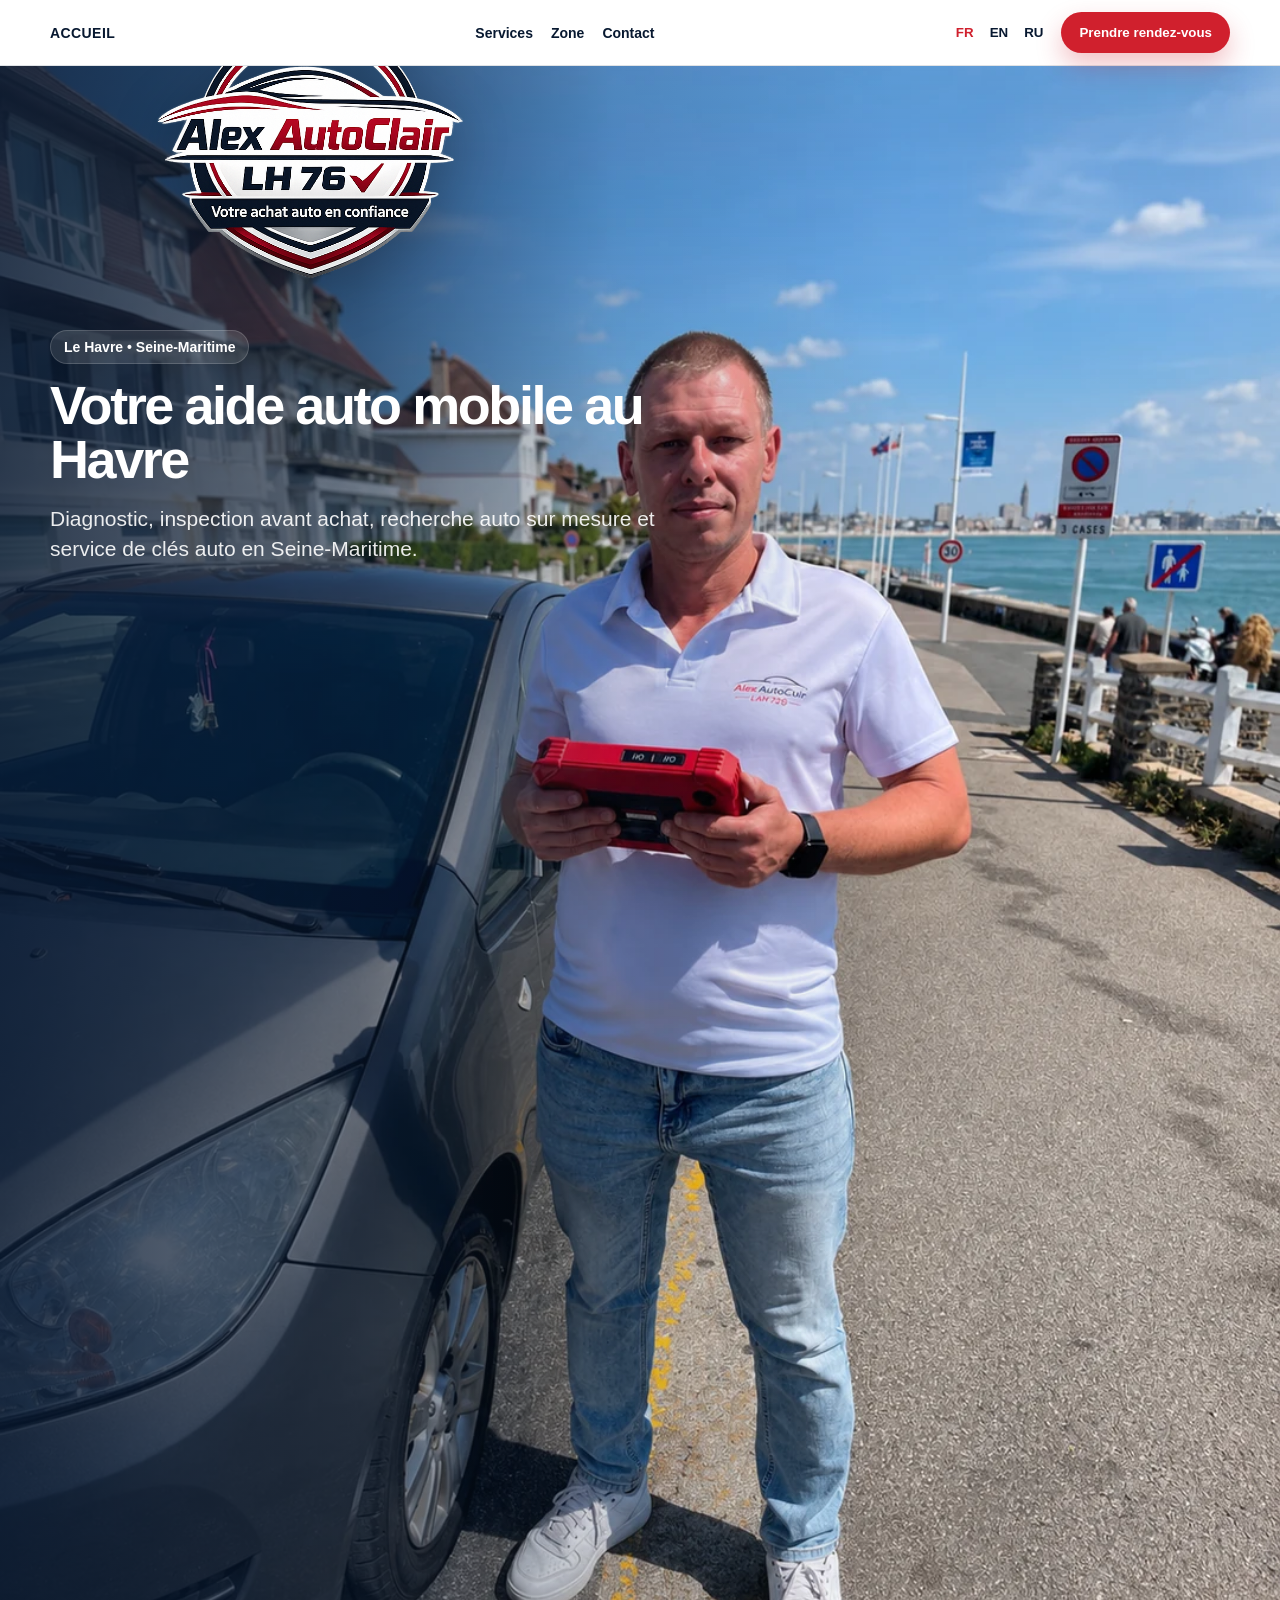
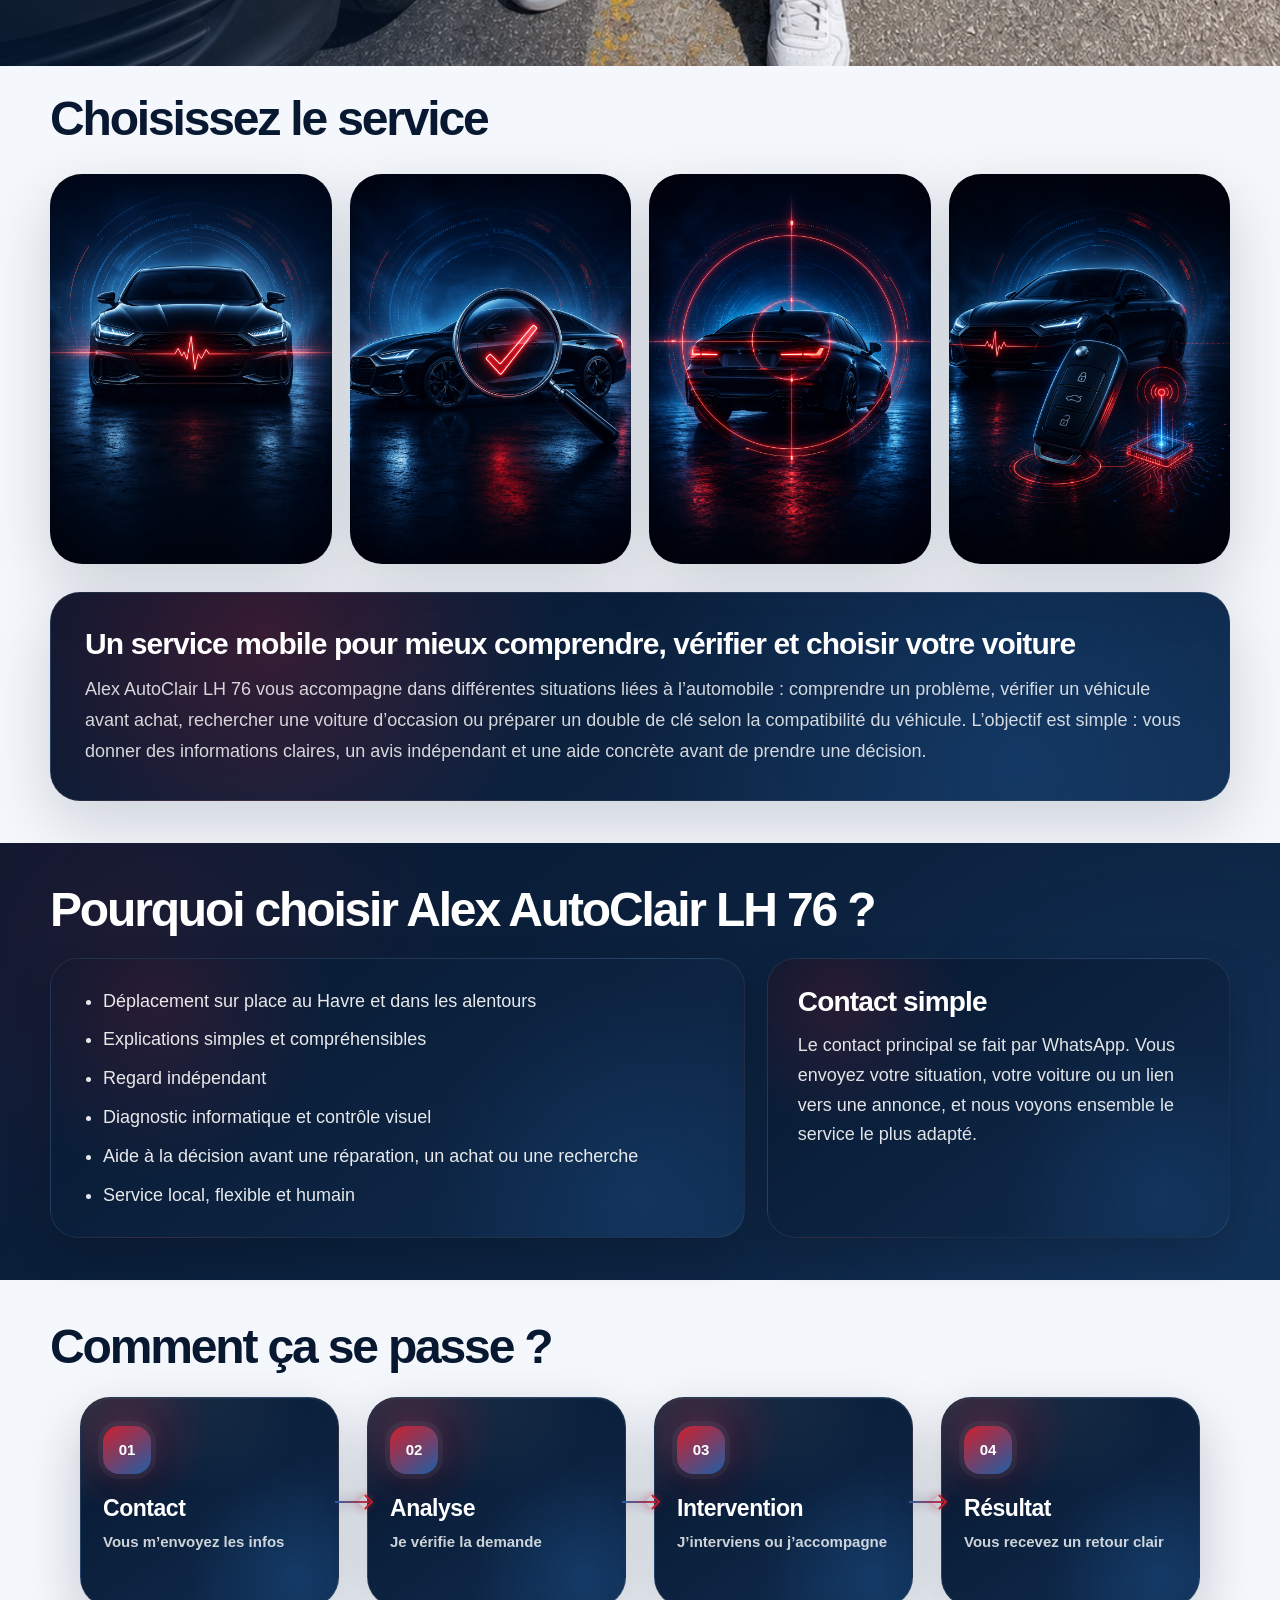
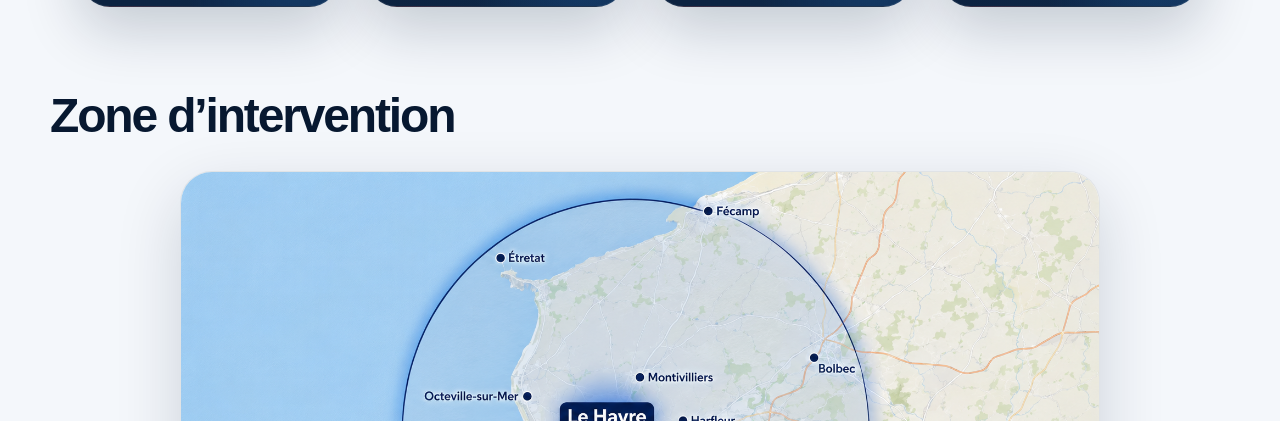
==== index.html @ 4aa5eb46 "Add files via upload" ====
<!DOCTYPE html>
<html lang="fr">
<head>
  <meta charset="UTF-8" />
  <meta name="viewport" content="width=device-width, initial-scale=1.0" />

  <title>Alex AutoClair LH 76 | Diagnostic, inspection, recherche auto et clés auto au Havre</title>
  <meta name="description" content="Service mobile au Havre : diagnostic auto, inspection avant achat, recherche auto sur mesure et clés auto selon compatibilité. Contact par WhatsApp." />

  <link rel="icon" type="image/png" href="assets/01-логотип/иконка-сайта.png" />

  <style>
    :root {
      --navy: #071830;
      --navy-soft: #102b4d;
      --red: #d0202d;
      --blue: #1f5fa5;
      --white: #ffffff;
      --light: #f4f7fb;
      --text: #152033;
      --muted: #667085;
      --border: rgba(7, 24, 48, 0.12);
      --shadow: 0 22px 65px rgba(7, 24, 48, 0.16);
    }

    * {
      box-sizing: border-box;
    }

    html {
      scroll-behavior: smooth;
    }

    body {
      margin: 0;
      font-family: Arial, Helvetica, sans-serif;
      background: var(--light);
      color: var(--text);
    }

    body.modal-open {
      overflow: hidden;
    }

    a {
      color: inherit;
      text-decoration: none;
    }

    img {
      display: block;
      max-width: 100%;
    }

    button {
      font-family: inherit;
    }

    .site-header {
      position: sticky;
      top: 0;
      z-index: 100;
      background: rgba(255, 255, 255, 0.94);
      backdrop-filter: blur(16px);
      border-bottom: 1px solid var(--border);
    }

    .header-inner {
      max-width: 1220px;
      margin: 0 auto;
      padding: 12px 20px;
      display: flex;
      align-items: center;
      justify-content: space-between;
      gap: 18px;
    }

    .home-link {
      width: 130px;
      flex-shrink: 0;
      color: var(--navy);
      font-size: 14px;
      font-weight: 900;
      text-transform: uppercase;
      letter-spacing: 0.03em;
      white-space: nowrap;
    }

    .home-link:hover {
      color: var(--red);
    }

    .main-nav {
      display: flex;
      align-items: center;
      justify-content: center;
      gap: 18px;
      font-size: 14px;
      font-weight: 800;
      color: var(--navy);
      flex: 1;
    }

    .main-nav a {
      white-space: nowrap;
    }

    .header-actions {
      display: flex;
      align-items: center;
      gap: 12px;
      flex-shrink: 0;
    }

    .lang-switch {
      display: flex;
      align-items: center;
      gap: 4px;
      font-size: 13px;
      font-weight: 900;
    }

    .lang-btn {
      border: 0;
      background: transparent;
      color: var(--navy);
      cursor: pointer;
      padding: 6px;
      font-weight: 900;
    }

    .lang-btn.active {
      color: var(--red);
    }

    .btn-red {
      border: 0;
      cursor: pointer;
      background: var(--red);
      color: var(--white);
      padding: 13px 18px;
      border-radius: 999px;
      font-weight: 900;
      box-shadow: 0 12px 26px rgba(208, 32, 45, 0.28);
      white-space: nowrap;
    }

    .hero {
      position: relative;
      background: var(--navy);
      overflow: hidden;
    }

    .hero-picture {
      position: relative;
      display: block;
      width: 100%;
      background: var(--navy);
    }

    .hero-picture img {
      width: 100%;
      height: auto;
      display: block;
    }

    .hero::after {
      content: "";
      position: absolute;
      inset: 0;
      z-index: 1;
      pointer-events: none;
      background:
        linear-gradient(90deg, rgba(7, 24, 48, 0.84) 0%, rgba(7, 24, 48, 0.58) 28%, rgba(7, 24, 48, 0.14) 48%, rgba(7, 24, 48, 0.00) 70%),
        linear-gradient(180deg, rgba(255,255,255,0.20) 0%, rgba(255,255,255,0) 22%);
    }

    .hero-content {
      position: absolute;
      z-index: 2;
      left: 50%;
      top: -10%;
      width: 100%;
      max-width: 1220px;
      transform: translateX(-50%);
      padding: 0 20px;
      color: var(--white);
    }

    .hero-logo-picture {
      display: block;
      width: fit-content;
      max-width: 100%;
    }

    .hero-logo {
      width: 520px;
      max-width: 46vw;
      height: auto;
      margin: 0 0 -96px;
      filter: drop-shadow(0 14px 28px rgba(0, 0, 0, 0.24));
    }

    .hero-kicker {
      display: inline-flex;
      margin-bottom: 14px;
      padding: 8px 13px;
      border-radius: 999px;
      background: rgba(255,255,255,0.12);
      border: 1px solid rgba(255,255,255,0.16);
      font-weight: 800;
      font-size: 14px;
    }

    .hero h1 {
      max-width: 620px;
      margin: 0;
      font-size: clamp(32px, 4.4vw, 54px);
      line-height: 1;
      letter-spacing: -0.045em;
    }

    .hero p {
      max-width: 610px;
      margin: 18px 0 0;
      font-size: clamp(17px, 1.8vw, 21px);
      line-height: 1.45;
      color: rgba(255,255,255,0.9);
    }

    .section {
      max-width: 1220px;
      margin: 0 auto;
      padding: 42px 20px;
    }

    #services {
      padding-top: 28px;
      padding-bottom: 28px;
    }

    #services + .section {
      padding-top: 0;
    }

    .section-title {
      margin: 0 0 30px;
      color: var(--navy);
      font-size: clamp(32px, 4vw, 48px);
      line-height: 1.05;
      letter-spacing: -0.045em;
    }

    .section-subtitle {
      max-width: 760px;
      margin: -16px 0 30px;
      font-size: 18px;
      line-height: 1.65;
      color: var(--muted);
    }

    .services-grid {
      display: grid;
      grid-template-columns: repeat(4, 1fr);
      gap: 18px;
    }

    .service-card {
      height: 390px;
      border-radius: 32px;
      overflow: hidden;
      position: relative;
      background: transparent;
      box-shadow: var(--shadow);
      border: 0;
      cursor: pointer;
      transition: transform 0.25s ease, box-shadow 0.25s ease;
    }

    .service-card:hover {
      transform: translateY(-5px);
      box-shadow: 0 28px 75px rgba(7, 24, 48, 0.24);
    }

    .service-card-image {
      width: 100%;
      height: 100%;
      padding: 0;
    }

    .service-card-image img {
      width: 100%;
      height: 100%;
      object-fit: cover;
      object-position: center;
    }

    .service-card-content {
      position: absolute;
      left: 0;
      right: 0;
      bottom: 0;
      padding: 26px 22px 24px;
      color: #ffffff;
      background: linear-gradient(0deg, rgba(7, 24, 48, 0.92) 0%, rgba(7, 24, 48, 0.66) 55%, rgba(7, 24, 48, 0.00) 100%);
      opacity: 0;
      transform: translateY(14px);
      transition: opacity 0.25s ease, transform 0.25s ease;
    }

    .service-card:hover .service-card-content {
      opacity: 1;
      transform: translateY(0);
    }

    .service-card h3 {
      margin: 0;
      font-size: 23px;
      line-height: 1.12;
    }

    .service-card p {
      margin: 8px 0 0;
      color: rgba(255,255,255,0.82);
      line-height: 1.45;
      font-size: 15px;
    }

    .info-card {
      background: var(--white);
      border: 1px solid var(--border);
      border-radius: 30px;
      padding: 34px;
      box-shadow: var(--shadow);
    }

    .intro-card {
      background:
        radial-gradient(circle at 18% 18%, rgba(208, 32, 45, 0.24), transparent 30%),
        radial-gradient(circle at 82% 82%, rgba(31, 95, 165, 0.30), transparent 40%),
        linear-gradient(145deg, #071830, #102b4d);
      border: 1px solid rgba(255, 255, 255, 0.08);
      border-radius: 30px;
      padding: 34px;
      box-shadow: var(--shadow);
    }

    .intro-card h2,
    .info-card h3 {
      margin: 0 0 14px;
      font-size: 30px;
      line-height: 1.1;
      letter-spacing: -0.03em;
    }

    .intro-card h2 {
      color: #ffffff;
    }

    .info-card h3 {
      color: var(--navy);
    }

    .intro-card p,
    .info-card p {
      margin: 0;
      font-size: 18px;
      line-height: 1.7;
    }

    .intro-card p {
      color: rgba(255, 255, 255, 0.82);
    }

    .info-card p {
      color: var(--muted);
    }

    .two-columns {
      display: grid;
      grid-template-columns: repeat(2, 1fr);
      gap: 22px;
    }

    .check-list {
      margin: 0;
      padding-left: 20px;
      color: var(--muted);
      font-size: 17px;
      line-height: 1.7;
    }

    .why-section {
      background:
        radial-gradient(circle at 10% 20%, rgba(208, 32, 45, 0.10), transparent 28%),
        radial-gradient(circle at 90% 80%, rgba(31, 95, 165, 0.16), transparent 36%),
        linear-gradient(145deg, #071830, #102b4d);
      max-width: none;
      padding-left: max(20px, calc((100vw - 1220px) / 2 + 20px));
      padding-right: max(20px, calc((100vw - 1220px) / 2 + 20px));
    }

    .why-section .section-title {
      color: #ffffff;
      margin-bottom: 22px;
    }

    .why-section .info-grid {
      display: grid;
      grid-template-columns: 1.2fr 0.8fr;
      gap: 22px;
    }

    .why-section .info-card {
      background:
        radial-gradient(circle at 15% 15%, rgba(208, 32, 45, 0.16), transparent 28%),
        radial-gradient(circle at 85% 85%, rgba(31, 95, 165, 0.22), transparent 34%),
        linear-gradient(145deg, #071830, #102b4d);
      border: 1px solid rgba(255,255,255,0.08);
      border-radius: 28px;
      padding: 28px 30px;
      box-shadow: 0 18px 40px rgba(0,0,0,0.18);
    }

    .why-section .info-card h3 {
      margin: 0 0 14px;
      color: #ffffff;
      font-size: 28px;
      line-height: 1.1;
    }

    .why-section .info-card p {
      margin: 0;
      color: rgba(255,255,255,0.88);
      font-size: 18px;
      line-height: 1.65;
    }

    .why-section .why-list {
      margin: 0;
      padding-left: 22px;
    }

    .why-section .why-list li {
      color: rgba(255,255,255,0.9);
      font-size: 18px;
      line-height: 1.6;
      margin-bottom: 10px;
    }

    .why-section .why-list li:last-child {
      margin-bottom: 0;
    }

    .process-section {
      background: var(--light);
      max-width: 1220px;
      padding-left: 20px;
      padding-right: 20px;
    }

    .process-section .section-title {
      color: var(--navy);
      margin-bottom: 24px;
    }

    .process-flow-grid {
      position: relative;
      display: grid;
      grid-template-columns: repeat(4, 1fr);
      gap: 28px;
      max-width: 1120px;
      margin: 0 auto;
      overflow: visible;
    }

    .process-flow-card {
      position: relative;
      min-height: 210px;
      padding: 28px 22px 26px;
      border-radius: 30px;
      overflow: visible;
      background:
        radial-gradient(circle at 18% 16%, rgba(208, 32, 45, 0.24), transparent 30%),
        radial-gradient(circle at 84% 86%, rgba(31, 95, 165, 0.32), transparent 40%),
        linear-gradient(145deg, #071830, #102b4d);
      border: 1px solid rgba(255,255,255,0.09);
      box-shadow:
        0 22px 58px rgba(7, 24, 48, 0.20),
        inset 0 1px 0 rgba(255,255,255,0.06);
      color: #ffffff;
    }

    .process-flow-card::before {
      content: "";
      position: absolute;
      inset: 0;
      border-radius: inherit;
      background:
        linear-gradient(135deg, rgba(255,255,255,0.10), transparent 26%),
        radial-gradient(circle at 50% 0%, rgba(255,255,255,0.06), transparent 42%);
      pointer-events: none;
    }

    .process-number {
      position: relative;
      z-index: 1;
      width: 48px;
      height: 48px;
      margin-bottom: 22px;
      border-radius: 16px;
      display: grid;
      place-items: center;
      font-size: 15px;
      font-weight: 900;
      color: #ffffff;
      background: linear-gradient(145deg, #d0202d, #1f5fa5);
      box-shadow:
        0 0 0 5px rgba(255,255,255,0.045),
        0 14px 30px rgba(0,0,0,0.24),
        0 0 26px rgba(31,95,165,0.26),
        0 0 22px rgba(208,32,45,0.20);
    }

    .process-flow-card h3 {
      position: relative;
      z-index: 1;
      margin: 0 0 10px;
      color: #ffffff;
      font-size: 23px;
      line-height: 1.08;
      letter-spacing: -0.02em;
    }

    .process-flow-card p {
      position: relative;
      z-index: 1;
      margin: 0;
      color: rgba(255,255,255,0.80);
      font-size: 15px;
      line-height: 1.5;
      font-weight: 700;
    }

    .process-arrow {
      position: absolute;
      z-index: 4;
      top: 50%;
      right: -31px;
      width: 34px;
      height: 2px;
      transform: translateY(-50%);
      background: linear-gradient(90deg, rgba(31,95,165,0.95), rgba(208,32,45,0.95));
      box-shadow:
        0 0 12px rgba(31,95,165,0.45),
        0 0 12px rgba(208,32,45,0.35);
      font-size: 0;
    }

    .process-arrow::after {
      content: "";
      position: absolute;
      right: -2px;
      top: 50%;
      width: 9px;
      height: 9px;
      border-top: 2px solid rgba(208,32,45,0.95);
      border-right: 2px solid rgba(208,32,45,0.95);
      transform: translateY(-50%) rotate(45deg);
      box-shadow: 0 0 10px rgba(208,32,45,0.45);
    }

    .map-card {
  max-width: 920px;
  height: 460px;
  margin: 0 auto;
  overflow: hidden;
  border-radius: 32px;
  box-shadow: var(--shadow);
  border: 1px solid var(--border);
  background: #ffffff;
}
    .map-card img {
      width: 100%;
      height: 100%;
      object-fit: cover;
      object-position: center top;
    }

    .zone-text-card {
      max-width: 920px;
      margin: 22px auto 0;
      background: #ffffff;
      border: 2px solid #102b4d;
      border-radius: 28px;
      box-shadow: 0 18px 42px rgba(7, 24, 48, 0.10);
    }

    .zone-text-card p {
      color: #152033;
      font-weight: 600;
    }

    .service-page {
      display: none;
      background: #ffffff;
    }

    .service-page.active {
      display: block;
    }

    .service-hero {
      position: relative;
      min-height: 540px;
      overflow: hidden;
      background: var(--navy);
    }

    .service-hero picture,
    .service-hero picture img {
      position: absolute;
      inset: 0;
      width: 100%;
      height: 100%;
    }

    .service-hero img {
      object-fit: cover;
      object-position: center;
    }

    .service-hero::before {
      content: "";
      position: absolute;
      inset: 0;
      z-index: 1;
      background:
        linear-gradient(90deg, rgba(7,24,48,0.90) 0%, rgba(7,24,48,0.70) 38%, rgba(7,24,48,0.12) 72%),
        linear-gradient(180deg, rgba(255,255,255,0.22) 0%, rgba(255,255,255,0) 34%);
    }

    .service-hero-content {
      position: relative;
      z-index: 2;
      max-width: 1220px;
      margin: 0 auto;
      padding: 170px 20px 80px;
      color: #ffffff;
    }

    .service-hero h1 {
      max-width: 720px;
      margin: 0;
      font-size: clamp(34px, 5vw, 58px);
      line-height: 1;
      letter-spacing: -0.04em;
    }

    .service-hero p {
      max-width: 720px;
      margin: 22px 0 0;
      font-size: 20px;
      line-height: 1.55;
      color: rgba(255,255,255,0.9);
    }

    .price-badge {
      display: inline-flex;
      margin-top: 22px;
      padding: 10px 16px;
      border-radius: 999px;
      background: rgba(208,32,45,0.92);
      color: white;
      font-weight: 900;
    }

    .pdf-link {
      display: inline-flex;
      margin-top: 18px;
      padding: 13px 18px;
      border-radius: 999px;
      background: var(--navy);
      color: var(--white);
      font-weight: 900;
    }

    .contact-payment-grid {
      max-width: 920px;
      margin: 0 auto;
      display: grid;
      grid-template-columns: 1fr 1fr;
      gap: 22px;
    }

    .contact-card,
    .payment-card {
      background: #ffffff;
      border: 2px solid #102b4d;
      border-radius: 28px;
      box-shadow: 0 18px 42px rgba(7, 24, 48, 0.10);
      padding: 28px 30px;
    }

    .contact-card h3,
    .payment-card h3 {
      margin: 0 0 18px;
      color: #102b4d;
      font-size: 22px;
      line-height: 1.3;
    }

    .icon-badges {
      display: flex;
      flex-wrap: wrap;
      gap: 14px;
    }

    .icon-badge {
      min-height: 56px;
      padding: 10px 16px;
      border-radius: 18px;
      border: 1px solid rgba(16, 43, 77, 0.12);
      background: linear-gradient(145deg, #ffffff, #f6f8fc);
      box-shadow: 0 10px 24px rgba(7, 24, 48, 0.08);
      display: inline-flex;
      align-items: center;
      gap: 12px;
      color: #102b4d;
      font-weight: 800;
      transition: transform 0.2s ease, box-shadow 0.2s ease;
    }

    .icon-badge:hover {
      transform: translateY(-2px);
      box-shadow: 0 14px 28px rgba(7, 24, 48, 0.13);
    }

    .svg-icon {
      width: 36px;
      height: 36px;
      border-radius: 50%;
      display: grid;
      place-items: center;
      flex: 0 0 36px;
      box-shadow:
        0 0 14px rgba(31,95,165,0.20),
        0 0 14px rgba(208,32,45,0.12);
    }

    .svg-icon svg {
      width: 20px;
      height: 20px;
      fill: #ffffff;
    }

    .whatsapp-icon {
      background: #20b15a;
    }

    .instagram-icon {
      background: radial-gradient(circle at 30% 110%, #ffdc80 0%, #f77737 28%, #e1306c 55%, #833ab4 100%);
    }

    .facebook-icon {
      background: #1877f2;
    }

    .email-icon {
      background: linear-gradient(145deg, #071830, #102b4d);
    }

    .payment-logo-grid {
      display: flex;
      flex-wrap: wrap;
      gap: 14px;
    }

    .brand-pay {
      min-height: 56px;
      min-width: 92px;
      padding: 10px 16px;
      border-radius: 18px;
      border: 1px solid rgba(16, 43, 77, 0.12);
      background: #ffffff;
      box-shadow: 0 10px 24px rgba(7, 24, 48, 0.08);
      display: inline-flex;
      align-items: center;
      justify-content: center;
      color: #102b4d;
      font-weight: 900;
      font-size: 15px;
      letter-spacing: 0.02em;
    }

    .cb-pay {
      background: #ffffff;
      color: #102b4d;
      border: 1px solid rgba(16, 43, 77, 0.18);
      font-size: 19px;
      font-weight: 900;
      letter-spacing: 0.04em;
    }

    .cb-pay span {
      display: inline-flex;
      align-items: center;
      justify-content: center;
      padding: 2px 8px;
      border-radius: 8px;
      background: linear-gradient(145deg, #071830, #102b4d);
      color: #ffffff;
    }

    .visa-pay {
      color: #1434cb;
      font-size: 20px;
      letter-spacing: 0.08em;
    }

    .mastercard-pay {
      gap: 8px;
    }

    .mc-circles {
      position: relative;
      width: 34px;
      height: 22px;
      display: inline-block;
    }

    .mc-circles span {
      position: absolute;
      top: 0;
      width: 22px;
      height: 22px;
      border-radius: 50%;
    }

    .mc-circles span:first-child {
      left: 0;
      background: #eb001b;
    }

    .mc-circles span:last-child {
      right: 0;
      background: rgba(247, 158, 27, 0.88);
    }

    .cash-pay {
      color: #102b4d;
      background: linear-gradient(145deg, #ffffff, #f6f8fc);
    }

    .paypal-pay {
      color: #003087;
      font-size: 19px;
      letter-spacing: -0.02em;
    }

    .site-footer {
      background: var(--navy);
      color: #ffffff;
      padding: 42px 20px;
    }

    .footer-inner {
      max-width: 1220px;
      margin: 0 auto;
      display: grid;
      grid-template-columns: 1.2fr 1fr 1fr;
      gap: 30px;
    }

    .footer-inner h3,
    .footer-inner h4 {
      margin: 0 0 12px;
    }

    .footer-inner p,
    .footer-inner a {
      color: rgba(255,255,255,0.72);
      line-height: 1.7;
      display: block;
      margin: 0;
    }

    .footer-inner-clean {
      grid-template-columns: 1.4fr 0.6fr;
      align-items: start;
    }

    .footer-contact {
      text-align: right;
    }

    .footer-icons {
      display: flex;
      justify-content: flex-end;
      gap: 12px;
      flex-wrap: wrap;
    }

    .footer-icon-link {
      display: inline-flex;
      margin: 0;
      transition: transform 0.2s ease;
    }

    .footer-icon-link:hover {
      transform: translateY(-2px);
    }

    .footer-icons .svg-icon {
      width: 42px;
      height: 42px;
      flex-basis: 42px;
    }

    .footer-icons .svg-icon svg {
      width: 21px;
      height: 21px;
    }


    .payment-section {
      padding-top: 32px;
      padding-bottom: 34px;
    }

    .payment-section .section-title {
      text-align: center;
      margin-bottom: 18px;
    }

    .payment-strip {
      max-width: 920px;
      margin: 0 auto;
    }

    .compact-payment-grid {
      justify-content: center;
      align-items: center;
      flex-wrap: nowrap;
      gap: 10px;
    }

    .compact-payment-grid .brand-pay {
      min-height: 42px;
      min-width: 76px;
      padding: 7px 12px;
      border: 1px solid rgba(16, 43, 77, 0.08);
      border-radius: 14px;
      background: rgba(255, 255, 255, 0.62);
      box-shadow: 0 8px 20px rgba(7, 24, 48, 0.07);
      font-size: 13px;
    }

    .compact-payment-grid .visa-pay {
      font-size: 17px;
    }

    .compact-payment-grid .paypal-pay {
      font-size: 16px;
    }

    .compact-payment-grid .mastercard-pay {
      min-width: 118px;
      gap: 7px;
    }

    .compact-payment-grid .mc-circles {
      width: 28px;
      height: 18px;
    }

    .compact-payment-grid .mc-circles span {
      width: 18px;
      height: 18px;
    }

    .footer-inner-clean {
      grid-template-columns: 1fr;
      gap: 18px;
    }

    .footer-contact {
      text-align: left;
    }

    .footer-icons {
      justify-content: flex-start;
    }

    @media (max-width: 700px) {
      .compact-payment-grid {
        flex-wrap: wrap;
      }

      .compact-payment-grid .brand-pay {
        min-width: 72px;
      }
    }

    .modal {
      position: fixed;
      inset: 0;
      z-index: 200;
      display: none;
      align-items: center;
      justify-content: center;
      padding: 20px;
      background: rgba(7, 24, 48, 0.72);
      backdrop-filter: blur(10px);
    }

    .modal.active {
      display: flex;
    }

    .modal-card {
      width: min(560px, 100%);
      border-radius: 30px;
      padding: 28px;
      background:
        radial-gradient(circle at 15% 15%, rgba(208,32,45,0.26), transparent 32%),
        radial-gradient(circle at 90% 90%, rgba(31,95,165,0.34), transparent 38%),
        linear-gradient(145deg, #071830, #102b4d);
      color: #ffffff;
      box-shadow: 0 35px 90px rgba(0,0,0,0.35);
      position: relative;
    }

    .modal-close {
      position: absolute;
      top: 16px;
      right: 16px;
      border: 0;
      width: 36px;
      height: 36px;
      border-radius: 999px;
      background: rgba(255,255,255,0.12);
      color: #ffffff;
      cursor: pointer;
      font-size: 20px;
      font-weight: 900;
    }

    .modal-card h3 {
      margin: 0 45px 12px 0;
      font-size: 28px;
    }

    .modal-card p,
    .modal-card li {
      color: rgba(255,255,255,0.82);
      line-height: 1.6;
    }

    .modal-card ul {
      margin: 14px 0 18px;
      padding-left: 22px;
    }

    .modal-message {
      width: 100%;
      min-height: 190px;
      margin: 0 0 18px;
      padding: 16px 18px;
      border: 1px solid rgba(255,255,255,0.18);
      border-radius: 20px;
      resize: vertical;
      outline: none;
      background: rgba(255,255,255,0.96);
      color: #102b4d;
      font: inherit;
      font-size: 15px;
      line-height: 1.45;
      box-shadow: inset 0 0 0 1px rgba(7, 24, 48, 0.04);
    }

    .modal-message:focus {
      border-color: rgba(208,32,45,0.72);
      box-shadow:
        0 0 0 3px rgba(208,32,45,0.16),
        inset 0 0 0 1px rgba(7, 24, 48, 0.04);
    }

    .modal-whatsapp {
      display: inline-flex;
      justify-content: center;
      width: 100%;
      border: 0;
      cursor: pointer;
      border-radius: 999px;
      padding: 15px 18px;
      background: #20b15a;
      color: #ffffff;
      font-weight: 900;
      font-size: 16px;
    }

    .lang-content {
      display: none;
    }

    .lang-content.active {
      display: block;
    }

    @media (max-width: 1050px) {
      .main-nav {
        display: none;
      }

      .services-grid {
        grid-template-columns: repeat(2, 1fr);
      }

      .footer-inner {
        grid-template-columns: 1fr;
      }
    }

    @media (max-width: 900px) {
      .why-section .info-grid,
      .two-columns {
        grid-template-columns: 1fr;
      }

      .why-section .info-card {
        padding: 24px 22px;
      }

      .why-section .info-card h3 {
        font-size: 24px;
      }

      .why-section .info-card p,
      .why-section .why-list li {
        font-size: 16px;
      }

      .process-flow-grid {
        grid-template-columns: repeat(2, 1fr);
      }

      .process-arrow {
        display: none;
      }

      .contact-payment-grid {
        grid-template-columns: 1fr;
      }

      .contact-card,
      .payment-card {
        padding: 24px 22px;
      }

      .contact-card h3,
      .payment-card h3 {
        font-size: 20px;
      }
    }

    @media (max-width: 700px) {
      .header-inner {
        padding: 9px 14px;
        gap: 8px;
      }

      .home-link {
        width: auto;
        font-size: 12px;
      }

      .service-card-content {
        opacity: 1;
        transform: translateY(0);
      }

      .header-actions {
        gap: 7px;
      }

      .btn-red {
        padding: 11px 13px;
        font-size: 13px;
      }

      .hero::after {
        background:
          linear-gradient(180deg, rgba(255,255,255,0.08) 0%, rgba(255,255,255,0) 20%),
          linear-gradient(0deg, rgba(7,24,48,0.90) 0%, rgba(7,24,48,0.62) 28%, rgba(7,24,48,0.04) 60%);
      }

      .hero-content {
        top: auto;
        bottom: 28px;
        padding: 0 18px;
      }

      .hero-logo {
        width: 207px !important;
        max-width: 52vw !important;
        margin: 0 0 8px !important;
        position: relative !important;
        left: -42px !important;
        top: -75px !important;
      }

      .hero h1 {
        font-size: 32px;
        max-width: 92vw;
      }

      .hero p {
        font-size: 17px;
        max-width: 92vw;
      }

      .section {
        padding: 34px 18px;
      }

      .process-section {
        padding-left: 18px;
        padding-right: 18px;
      }

      .services-grid {
        grid-template-columns: 1fr;
      }

      .service-card {
        height: 350px;
      }

      .intro-card,
      .info-card {
        padding: 26px;
      }

      .map-card {
        height: 330px;
      }

      .service-hero {
        min-height: 650px;
      }

      .service-hero-content {
        padding: 370px 18px 60px;
      }

      .service-hero::before {
        background:
          linear-gradient(180deg, rgba(255,255,255,0.12) 0%, rgba(255,255,255,0) 28%),
          linear-gradient(0deg, rgba(7,24,48,0.92) 0%, rgba(7,24,48,0.72) 38%, rgba(7,24,48,0.08) 72%);
      }


      .process-flow-grid {
        grid-template-columns: repeat(2, 1fr);
        gap: 14px;
      }

      .process-flow-card {
        min-height: 168px;
        padding: 20px 16px;
      }

      .process-number {
        width: 40px;
        height: 40px;
        margin-bottom: 14px;
        border-radius: 14px;
        font-size: 13px;
      }

      .process-flow-card h3 {
        font-size: 18px;
      }

      .process-flow-card p {
        font-size: 13px;
      }

      .contact-payment-grid {
        grid-template-columns: 1fr;
      }

      .brand-pay,
      .icon-badge {
        min-height: 52px;
      }

      .footer-inner-clean {
        grid-template-columns: 1fr;
      }

      .footer-contact {
        text-align: left;
      }

      .footer-icons {
        justify-content: flex-start;
      }
    }
  
    /* FINAL MOBILE FIX 3: logo slightly lower, service photos full visible, homepage cards untouched */
    @media (max-width: 700px) {
      /* mobile home logo: same size, 10% lower */
      .hero-logo {
        width: 207px !important;
        max-width: 52vw !important;
        margin: 0 0 8px !important;
        position: relative !important;
        left: -42px !important;
        top: -54px !important;
      }

      /* homepage service cards stay in original style */
      .service-card-image {
        padding: 0 !important;
      }

      .service-card-image img {
        width: 100% !important;
        height: 100% !important;
        object-fit: cover !important;
        object-position: center !important;
        transform: none !important;
      }

      /* inner service pages: photo is fully visible, not cropped */
      .service-page .service-hero {
        min-height: auto !important;
        padding: 34px 0 44px !important;
        background: #071830 !important;
        overflow: hidden !important;
      }

      .service-page .service-hero picture {
        position: relative !important;
        inset: auto !important;
        display: block !important;
        width: calc(100% - 52px) !important;
        max-width: 560px !important;
        height: auto !important;
        margin: 0 auto 18px !important;
        transform: none !important;
        z-index: 0 !important;
      }

      .service-page .service-hero picture img,
      .service-page .service-hero img {
        position: static !important;
        display: block !important;
        width: 100% !important;
        height: auto !important;
        object-fit: contain !important;
        object-position: center center !important;
        transform: none !important;
      }

      .service-page .service-hero-content {
        position: relative !important;
        z-index: 2 !important;
        padding: 0 18px !important;
      }

      .service-page .service-hero h1 {
        margin-top: 0 !important;
      }

      .service-page .service-hero::before {
        pointer-events: none !important;
        background:
          linear-gradient(180deg, rgba(255,255,255,0.08) 0%, rgba(255,255,255,0) 24%),
          linear-gradient(0deg, rgba(7,24,48,0.92) 0%, rgba(7,24,48,0.46) 46%, rgba(7,24,48,0.06) 100%) !important;
      }
    }

  </style>
</head>

<body>
  <header class="site-header">
    <div class="header-inner">
    <a class="home-link" href="#home" data-go-home data-fr="Accueil" data-en="Home" data-ru="Главная">Accueil</a>

      <nav class="main-nav">
        <a href="#services" data-fr="Services" data-en="Services" data-ru="Услуги">Services</a>
        <a href="#zone" data-fr="Zone" data-en="Area" data-ru="Зона">Zone</a>
        <a href="#contact" data-fr="Contact" data-en="Contact" data-ru="Контакты">Contact</a>
      </nav>

      <div class="header-actions">
        <div class="lang-switch">
          <button class="lang-btn active" data-lang="fr">FR</button>
          <button class="lang-btn" data-lang="en">EN</button>
          <button class="lang-btn" data-lang="ru">RU</button>
        </div>
        <button class="btn-red" data-open-modal="general" data-fr="Prendre rendez-vous" data-en="Book" data-ru="Записаться">Prendre rendez-vous</button>
      </div>
    </div>
  </header>

  <main id="top">
    <section class="hero" id="home">
      <picture class="hero-picture">
        <source media="(max-width: 700px)" srcset="assets/02-главная/главная-телефон.webp" />
        <img src="assets/02-главная/главная-компьютер.webp" alt="Alex AutoClair LH 76 - aide auto mobile au Havre" />
      </picture>

      <div class="hero-content">
        <picture class="hero-logo-picture">
          <source media="(max-width: 700px)" srcset="assets/01-логотип/логотип-телефон.png" />
          <img class="hero-logo" src="assets/01-логотип/логотип-компьютер.png" alt="Alex AutoClair LH 76" />
        </picture>

        <div class="hero-kicker" data-fr="Le Havre • Seine-Maritime" data-en="Le Havre • Seine-Maritime" data-ru="Le Havre • Seine-Maritime">Le Havre • Seine-Maritime</div>
        <h1 data-fr="Votre aide auto mobile au Havre" data-en="Your mobile car assistance in Le Havre" data-ru="Ваша мобильная авто-помощь в Le Havre">Votre aide auto mobile au Havre</h1>
        <p data-fr="Diagnostic, inspection avant achat, recherche auto sur mesure et service de clés auto en Seine-Maritime." data-en="Car diagnostics, pre-purchase inspection, custom car search and car key service in Seine-Maritime." data-ru="Диагностика, проверка перед покупкой, подбор авто под заказ и услуга автомобильных ключей в Seine-Maritime.">Diagnostic, inspection avant achat, recherche auto sur mesure et service de clés auto en Seine-Maritime.</p>
      </div>
    </section>

    <section class="section" id="services">
      <h2 class="section-title" data-fr="Choisissez le service" data-en="Choose your service" data-ru="Выберите услугу">Choisissez le service</h2>

      <div class="services-grid">
        <article class="service-card" data-service="diagnostic">
          <div class="service-card-image">
            <img src="assets/03-карточки-услуг/карточка-диагностика.png" alt="Diagnostic auto" />
          </div>
          <div class="service-card-content">
            <h3 data-fr="Diagnostic auto" data-en="Car diagnostic" data-ru="Диагностика авто">Diagnostic auto</h3>
            <p data-fr="Comprendre le problème" data-en="Understand the problem" data-ru="Понять проблему">Comprendre le problème</p>
          </div>
        </article>

        <article class="service-card" data-service="inspection">
          <div class="service-card-image">
            <img src="assets/03-карточки-услуг/карточка-проверка-перед-покупкой.png" alt="Inspection avant achat" />
          </div>
          <div class="service-card-content">
            <h3 data-fr="Inspection avant achat" data-en="Pre-purchase inspection" data-ru="Проверка перед покупкой">Inspection avant achat</h3>
            <p data-fr="Vérifier avant décision" data-en="Check before deciding" data-ru="Проверить перед решением">Vérifier avant décision</p>
          </div>
        </article>

        <article class="service-card" data-service="search">
          <div class="service-card-image">
            <img src="assets/03-карточки-услуг/карточка-подбор-авто.png" alt="Recherche auto" />
          </div>
          <div class="service-card-content">
            <h3 data-fr="Recherche auto" data-en="Custom car search" data-ru="Подбор авто">Recherche auto</h3>
            <p data-fr="Trouver le bon véhicule" data-en="Find the right car" data-ru="Найти подходящий автомобиль">Trouver le bon véhicule</p>
          </div>
        </article>

        <article class="service-card" data-service="keys">
          <div class="service-card-image">
            <img src="assets/03-карточки-услуг/карточка-автоключи.png" alt="Clés auto" />
          </div>
          <div class="service-card-content">
            <h3 data-fr="Clés auto" data-en="Car keys" data-ru="Автоключи">Clés auto</h3>
            <p data-fr="Double de clé et programmation" data-en="Key duplication and programming" data-ru="Дубликат и программирование">Double de clé et programmation</p>
          </div>
        </article>
      </div>
    </section>

    <section class="section">
      <div class="intro-card">
        <h2 data-fr="Un service mobile pour mieux comprendre, vérifier et choisir votre voiture" data-en="A mobile service to better understand, check and choose your car" data-ru="Мобильный сервис, чтобы лучше понять, проверить и выбрать автомобиль">Un service mobile pour mieux comprendre, vérifier et choisir votre voiture</h2>
        <p data-fr="Alex AutoClair LH 76 vous accompagne dans différentes situations liées à l’automobile : comprendre un problème, vérifier un véhicule avant achat, rechercher une voiture d’occasion ou préparer un double de clé selon la compatibilité du véhicule. L’objectif est simple : vous donner des informations claires, un avis indépendant et une aide concrète avant de prendre une décision." data-en="Alex AutoClair LH 76 supports you in different car-related situations: understanding a problem, checking a vehicle before purchase, searching for a used car or preparing a spare key depending on vehicle compatibility. The goal is simple: to give you clear information, independent advice and practical support before you make a decision." data-ru="Alex AutoClair LH 76 сопровождает вас в разных автомобильных ситуациях: разобраться с проблемой, проверить автомобиль перед покупкой, подобрать подержанную машину или подготовить дубликат ключа в зависимости от совместимости автомобиля. Цель простая: дать вам понятную информацию, независимое мнение и конкретную помощь перед принятием решения.">Alex AutoClair LH 76 vous accompagne dans différentes situations liées à l’automobile : comprendre un problème, vérifier un véhicule avant achat, rechercher une voiture d’occasion ou préparer un double de clé selon la compatibilité du véhicule. L’objectif est simple : vous donner des informations claires, un avis indépendant et une aide concrète avant de prendre une décision.</p>
      </div>
    </section>

  <section class="section why-section">
  <h2 class="section-title"
      data-fr="Pourquoi choisir Alex AutoClair LH 76 ?"
      data-en="Why choose Alex AutoClair LH 76?"
      data-ru="Почему выбрать Alex AutoClair LH 76?">
      Почему выбрать Alex AutoClair LH 76?
  </h2>

  <div class="info-grid">
    <div class="info-card">
      <ul class="why-list">
        <li data-fr="Déplacement sur place au Havre et dans les alentours"
            data-en="On-site service in Le Havre and nearby areas"
            data-ru="Выезд на место в Le Havre и окрестности">
            Выезд на место в Le Havre и окрестности
        </li>

        <li data-fr="Explications simples et compréhensibles"
            data-en="Simple and understandable explanations"
            data-ru="Простые и понятные объяснения">
            Простые и понятные объяснения
        </li>

        <li data-fr="Regard indépendant"
            data-en="Independent opinion"
            data-ru="Независимый взгляд">
            Независимый взгляд
        </li>

        <li data-fr="Diagnostic informatique et contrôle visuel"
            data-en="Computer diagnostics and visual inspection"
            data-ru="Компьютерная диагностика и визуальная проверка">
            Компьютерная диагностика и визуальная проверка
        </li>

        <li data-fr="Aide à la décision avant une réparation, un achat ou une recherche"
            data-en="Help before a repair, purchase or car search decision"
            data-ru="Помощь в принятии решения перед ремонтом, покупкой или поиском авто">
            Помощь в принятии решения перед ремонтом, покупкой или поиском авто
        </li>

        <li data-fr="Service local, flexible et humain"
            data-en="Local, flexible and human service"
            data-ru="Локальный, гибкий и человеческий сервис">
            Локальный, гибкий и человеческий сервис
        </li>
      </ul>
    </div>

    <div class="info-card">
      <h3 data-fr="Contact simple"
          data-en="Simple contact"
          data-ru="Простая связь">
          Простая связь
      </h3>

      <p data-fr="Le contact principal se fait par WhatsApp. Vous envoyez votre situation, votre voiture ou un lien vers une annonce, et nous voyons ensemble le service le plus adapté."
         data-en="The main contact is via WhatsApp. You send your situation, your car or a link to an ad, and together we choose the most suitable service."
         data-ru="Основной контакт — через WhatsApp. Вы отправляете ситуацию, автомобиль или ссылку на объявление, и мы вместе определяем наиболее подходящую услугу.">
         Основной контакт — через WhatsApp. Вы отправляете ситуацию, автомобиль или ссылку на объявление, и мы вместе определяем наиболее подходящую услугу.
      </p>
    </div>
  </div>
</section>
    <section class="section process-section">
      <h2 class="section-title" data-fr="Comment ça se passe ?" data-en="How does it work?" data-ru="Как это проходит?">Comment ça se passe ?</h2>

      <div class="process-flow-grid">
        <article class="process-flow-card">
          <div class="process-number">01</div>
          <h3 data-fr="Contact" data-en="Contact" data-ru="Контакт">Contact</h3>
          <p data-fr="Vous m’envoyez les infos" data-en="You send the details" data-ru="Вы отправляете данные">Vous m’envoyez les infos</p>
          <span class="process-arrow" aria-hidden="true"></span>
        </article>

        <article class="process-flow-card">
          <div class="process-number">02</div>
          <h3 data-fr="Analyse" data-en="Review" data-ru="Анализ">Analyse</h3>
          <p data-fr="Je vérifie la demande" data-en="I check the request" data-ru="Я проверяю запрос">Je vérifie la demande</p>
          <span class="process-arrow" aria-hidden="true"></span>
        </article>

        <article class="process-flow-card">
          <div class="process-number">03</div>
          <h3 data-fr="Intervention" data-en="Support" data-ru="Работа">Intervention</h3>
          <p data-fr="J’interviens ou j’accompagne" data-en="I intervene or assist you" data-ru="Я выезжаю или сопровождаю">J’interviens ou j’accompagne</p>
          <span class="process-arrow" aria-hidden="true"></span>
        </article>

        <article class="process-flow-card">
          <div class="process-number">04</div>
          <h3 data-fr="Résultat" data-en="Result" data-ru="Результат">Résultat</h3>
          <p data-fr="Vous recevez un retour clair" data-en="You get clear feedback" data-ru="Вы получаете понятный ответ">Vous recevez un retour clair</p>
        </article>
      </div>
    </section>
    <section class="section" id="zone">
      <h2 class="section-title" data-fr="Zone d’intervention" data-en="Service area" data-ru="Зона выезда">Zone d’intervention</h2>

      <div class="map-card">
        <img src="assets/08-карта-зона/карта-зона.png" alt="Zone d’intervention Alex AutoClair LH 76" />
      </div>

      <div class="info-card zone-text-card">
        <p data-fr="Je me déplace principalement au Havre et dans les alentours. Des interventions sont possibles dans d’autres villes de Seine-Maritime selon la distance et la disponibilité. Exemples : Le Havre, Montivilliers, Harfleur, Gonfreville-l’Orcher, Octeville-sur-Mer, Sainte-Adresse, Fécamp, Étretat, Bolbec, Lillebonne et alentours." data-en="I mainly travel in Le Havre and nearby areas. Service may also be possible in other towns of Seine-Maritime depending on distance and availability. Examples: Le Havre, Montivilliers, Harfleur, Gonfreville-l’Orcher, Octeville-sur-Mer, Sainte-Adresse, Fécamp, Étretat, Bolbec, Lillebonne and nearby areas." data-ru="Я в основном выезжаю в Le Havre и окрестности. Возможны выезды в другие города Seine-Maritime в зависимости от расстояния и доступности. Примеры: Le Havre, Montivilliers, Harfleur, Gonfreville-l’Orcher, Octeville-sur-Mer, Sainte-Adresse, Fécamp, Étretat, Bolbec, Lillebonne и окрестности.">Je me déplace principalement au Havre et dans les alentours. Des interventions sont possibles dans d’autres villes de Seine-Maritime selon la distance et la disponibilité. Exemples : Le Havre, Montivilliers, Harfleur, Gonfreville-l’Orcher, Octeville-sur-Mer, Sainte-Adresse, Fécamp, Étretat, Bolbec, Lillebonne et alentours.</p>
      </div>
    </section>

    <section class="section payment-section" id="contact">
      <h2 class="section-title"
          data-fr="Modes de paiement acceptés"
          data-en="Accepted payment methods"
          data-ru="Принимаемые способы оплаты">Modes de paiement acceptés</h2>

      <div class="payment-strip">
        <div class="payment-logo-grid compact-payment-grid">
          <div class="brand-pay cb-pay">
            <span>CB</span>
          </div>
          <div class="brand-pay visa-pay">VISA</div>
          <div class="brand-pay mastercard-pay">
            <span class="mc-circles"><span></span><span></span></span>
            <span>Mastercard</span>
          </div>
          <div class="brand-pay cash-pay" data-fr="Espèces" data-en="Cash" data-ru="Наличные">Espèces</div>
          <div class="brand-pay paypal-pay">PayPal</div>
        </div>
      </div>
    </section>
  </main>

  <section class="service-page" id="page-diagnostic">
    <div class="service-hero">
      <picture>
        <!-- mobile uses desktop image here to avoid cropping -->
        <img src="assets/04-диагностика/диагностика-компьютер.webp" alt="Diagnostic auto sur place" />
      </picture>
      <div class="service-hero-content">
        <h1 data-fr="Diagnostic auto sur place au Havre" data-en="Car diagnostic on site in Le Havre" data-ru="Выездная диагностика авто в Le Havre">Diagnostic auto sur place au Havre</h1>
        <p data-fr="Un voyant s’allume, la voiture démarre mal, manque de puissance ou fait un bruit inhabituel ? Je me déplace à l’endroit où se trouve votre véhicule pour effectuer un diagnostic informatique et vous aider à mieux comprendre la situation." data-en="A warning light is on, the car starts poorly, lacks power or makes an unusual noise? I come to the place where your vehicle is located to perform a computer diagnostic and help you better understand the situation." data-ru="Загорелся индикатор, машина плохо заводится, потеряла мощность или появился необычный звук? Я приезжаю туда, где находится ваш автомобиль, чтобы выполнить компьютерную диагностику и помочь лучше понять ситуацию.">Un voyant s’allume, la voiture démarre mal, manque de puissance ou fait un bruit inhabituel ? Je me déplace à l’endroit où se trouve votre véhicule pour effectuer un diagnostic informatique et vous aider à mieux comprendre la situation.</p>
        <span class="price-badge" data-fr="À partir de 45 €" data-en="From 45 €" data-ru="От 45 €">À partir de 45 €</span>
        <br /><br />
        <button class="btn-red" data-open-modal="diagnostic" data-fr="Commander le service" data-en="Book the service" data-ru="Заказать услугу">Commander le service</button>
      </div>
    </div>
  </section>

  <section class="service-page" id="page-inspection">
    <div class="service-hero">
      <picture>
        <!-- mobile uses desktop image here to avoid cropping -->
        <img src="assets/05-проверка-перед-покупкой/проверка-компьютер.webp" alt="Inspection auto avant achat" />
      </picture>
      <div class="service-hero-content">
        <h1 data-fr="Inspection auto avant achat au Havre" data-en="Pre-purchase car inspection in Le Havre" data-ru="Проверка автомобиля перед покупкой в Le Havre">Inspection auto avant achat au Havre</h1>
        <p data-fr="Vous avez trouvé une voiture d’occasion et vous voulez la vérifier rapidement avant de vous décider ? Je me déplace sur place pour contrôler le véhicule, effectuer un diagnostic informatique, vérifier les points importants et vous donner un avis clair, sans attendre un rendez-vous en garage." data-en="Found a used car and want to check it quickly before deciding? I come on site to inspect the vehicle, perform a computer diagnostic, check the important points and give you a clear opinion without waiting for a garage appointment." data-ru="Вы нашли подержанный автомобиль и хотите быстро проверить его перед решением? Я выезжаю на место, проверяю автомобиль, выполняю компьютерную диагностику, смотрю важные моменты и даю понятное мнение без ожидания записи в гараж.">Vous avez trouvé une voiture d’occasion et vous voulez la vérifier rapidement avant de vous décider ? Je me déplace sur place pour contrôler le véhicule, effectuer un diagnostic informatique, vérifier les points importants et vous donner un avis clair, sans attendre un rendez-vous en garage.</p>
        <button class="btn-red" data-open-modal="inspection" data-fr="Commander le service" data-en="Book the service" data-ru="Заказать услугу">Commander le service</button>
      </div>
    </div>
  </section>

  <section class="service-page" id="page-search">
    <div class="service-hero">
      <picture>
        <!-- mobile uses desktop image here to avoid cropping -->
        <img src="assets/06-подбор-авто/подбор-компьютер.webp" alt="Recherche auto sur mesure" />
      </picture>
      <div class="service-hero-content">
        <h1 data-fr="Recherche auto sur mesure au Havre" data-en="Custom car search in Le Havre" data-ru="Подбор автомобиля под заказ в Le Havre">Recherche auto sur mesure au Havre</h1>
        <p data-fr="Vous voulez acheter une voiture d’occasion, mais vous ne savez pas quel modèle choisir ou vous manquez de temps pour analyser les annonces ? Je vous accompagne dans la recherche, la sélection des options les plus sérieuses et l’organisation d’une inspection avant achat lorsque le bon véhicule est trouvé." data-en="Want to buy a used car, but don’t know which model to choose or don’t have time to analyse listings? I support you with the search, selection of the most serious options and organisation of a pre-purchase inspection when the right vehicle is found." data-ru="Вы хотите купить подержанный автомобиль, но не знаете, какую модель выбрать, или у вас нет времени анализировать объявления? Я сопровождаю вас в поиске, выборе наиболее серьёзных вариантов и организации предпокупной проверки, когда подходящий автомобиль найден.">Vous voulez acheter une voiture d’occasion, mais vous ne savez pas quel modèle choisir ou vous manquez de temps pour analyser les annonces ? Je vous accompagne dans la recherche, la sélection des options les plus sérieuses et l’organisation d’une inspection avant achat lorsque le bon véhicule est trouvé.</p>
        <span class="price-badge" data-fr="À partir de 249 €" data-en="From 249 €" data-ru="От 249 €">À partir de 249 €</span>
        <br /><br />
        <button class="btn-red" data-open-modal="search" data-fr="Commander le service" data-en="Book the service" data-ru="Заказать услугу">Commander le service</button>
      </div>
    </div>
  </section>

  <section class="service-page" id="page-keys">
    <div class="service-hero">
      <picture>
        <!-- mobile uses desktop image here to avoid cropping -->
        <img src="assets/07-ключи/автоключи-капот-компьютер.webp" alt="Double de clé auto et programmation" />
      </picture>
      <div class="service-hero-content">
        <h1 data-fr="Double de clé auto et programmation au Havre" data-en="Car key duplication and programming in Le Havre" data-ru="Дубликаты и программирование автомобильных ключей в Le Havre">Double de clé auto et programmation au Havre</h1>
        <p data-fr="Vous avez besoin d’un double de clé pour votre voiture ? Selon le véhicule, le type de clé et la compatibilité de l’équipement, le service peut inclure la préparation d’une clé supplémentaire, la programmation électronique et la vérification du fonctionnement sur place." data-en="Need an extra key for your car? Depending on the vehicle, key type and equipment compatibility, the service may include preparing an additional key, electronic programming and checking its operation on site." data-ru="Вам нужен дополнительный ключ для автомобиля? В зависимости от автомобиля, типа ключа и совместимости оборудования услуга может включать подготовку дополнительного ключа, электронную привязку и проверку работы на месте.">Vous avez besoin d’un double de clé pour votre voiture ? Selon le véhicule, le type de clé et la compatibilité de l’équipement, le service peut inclure la préparation d’une clé supplémentaire, la programmation électronique et la vérification du fonctionnement sur place.</p>
        <button class="btn-red" data-open-modal="keys" data-fr="Commander le service" data-en="Book the service" data-ru="Заказать услугу">Commander le service</button>
      </div>
    </div>
  </section>

  <footer class="site-footer">
    <div class="footer-inner footer-inner-clean">
      <div>
        <h3>Alex AutoClair LH 76</h3>
        <p data-fr="Diagnostic, inspection, recherche auto et clés auto au Havre et en Seine-Maritime."
           data-en="Car diagnostics, inspection, car search and car keys in Le Havre and Seine-Maritime."
           data-ru="Диагностика, проверка, подбор авто и автомобильные ключи в Le Havre и Seine-Maritime.">Diagnostic, inspection, recherche auto et clés auto au Havre et en Seine-Maritime.</p>
      </div>

      <div class="footer-contact">
        <h4 data-fr="Contact" data-en="Contact" data-ru="Контакт">Contact</h4>

        <div class="footer-icons">
          <a href="https://wa.me/33769694317" target="_blank" class="footer-icon-link" aria-label="WhatsApp">
            <span class="svg-icon whatsapp-icon">
              <svg viewBox="0 0 24 24" aria-hidden="true"><path d="M12.04 2C6.57 2 2.13 6.34 2.13 11.69c0 1.7.46 3.35 1.34 4.81L2 22l5.65-1.43a10.1 10.1 0 0 0 4.39 1.01c5.47 0 9.91-4.34 9.91-9.69S17.51 2 12.04 2Zm0 17.88c-1.46 0-2.88-.38-4.12-1.11l-.3-.18-3.35.85.87-3.2-.2-.33a7.86 7.86 0 0 1-1.22-4.22c0-4.41 3.73-7.99 8.32-7.99s8.32 3.58 8.32 7.99-3.73 8.19-8.32 8.19Zm4.6-5.98c-.25-.12-1.48-.71-1.71-.79-.23-.08-.4-.12-.57.12-.17.25-.65.79-.8.95-.15.17-.3.18-.55.06-.25-.12-1.06-.38-2.02-1.21-.75-.65-1.25-1.45-1.4-1.7-.15-.25-.02-.38.11-.5.12-.11.25-.3.38-.45.13-.15.17-.25.25-.42.08-.17.04-.31-.02-.44-.06-.12-.57-1.33-.78-1.82-.2-.48-.41-.41-.57-.42h-.48c-.17 0-.44.06-.67.31-.23.25-.88.84-.88 2.04s.9 2.37 1.02 2.53c.12.17 1.77 2.65 4.3 3.72.6.25 1.07.4 1.44.51.6.19 1.15.16 1.58.1.48-.07 1.48-.59 1.69-1.16.21-.57.21-1.06.15-1.16-.06-.1-.23-.16-.48-.28Z"/></svg>
            </span>
          </a>

          <a href="https://www.instagram.com/alexautoclair76" target="_blank" class="footer-icon-link" aria-label="Instagram">
            <span class="svg-icon instagram-icon">
              <svg viewBox="0 0 24 24" aria-hidden="true"><path d="M7.75 2h8.5A5.76 5.76 0 0 1 22 7.75v8.5A5.76 5.76 0 0 1 16.25 22h-8.5A5.76 5.76 0 0 1 2 16.25v-8.5A5.76 5.76 0 0 1 7.75 2Zm0 2A3.75 3.75 0 0 0 4 7.75v8.5A3.75 3.75 0 0 0 7.75 20h8.5A3.75 3.75 0 0 0 20 16.25v-8.5A3.75 3.75 0 0 0 16.25 4h-8.5Zm8.75 2.25a1.25 1.25 0 1 1 0 2.5 1.25 1.25 0 0 1 0-2.5ZM12 7a5 5 0 1 1 0 10 5 5 0 0 1 0-10Zm0 2a3 3 0 1 0 0 6 3 3 0 0 0 0-6Z"/></svg>
            </span>
          </a>

          <a href="https://www.facebook.com/share/1BaFCmBMC3/" target="_blank" class="footer-icon-link" aria-label="Facebook">
            <span class="svg-icon facebook-icon">
              <svg viewBox="0 0 24 24" aria-hidden="true"><path d="M14 8.5V7.1c0-.68.23-1.1 1.18-1.1H17V3.15C16.68 3.1 15.58 3 14.32 3 11.7 3 9.9 4.6 9.9 7.54V8.5H7v3.2h2.9V21h3.55v-9.3h2.95l.45-3.2H14Z"/></svg>
            </span>
          </a>

          <a href="mailto:alexautoclair76@outlook.com" class="footer-icon-link" aria-label="Email">
            <span class="svg-icon email-icon">
              <svg viewBox="0 0 24 24" aria-hidden="true"><path d="M4 5h16a2 2 0 0 1 2 2v10a2 2 0 0 1-2 2H4a2 2 0 0 1-2-2V7a2 2 0 0 1 2-2Zm8 7.2L4.4 7H4v.9l8 5.5 8-5.5V7h-.4L12 12.2Z"/></svg>
            </span>
          </a>
        </div>
      </div>
    </div>
  </footer>
  <div class="modal" id="contact-modal">
    <div class="modal-card">
      <button class="modal-close" id="modal-close">×</button>
      <h3 id="modal-title">Prendre rendez-vous</h3>
      <p id="modal-text">Vous pouvez indiquer :</p>
      <ul id="modal-list"></ul>
      <textarea class="modal-message" id="modal-message" rows="9"></textarea>
      <a class="modal-whatsapp" id="modal-whatsapp" href="#" target="_blank">Envoyer sur WhatsApp</a>
    </div>
  </div>

  <script>
    const WHATSAPP_NUMBER = "33769694317";
    let currentLang = "fr";

    const modalData = {
      general: {
        fr: {
          title: "Prendre rendez-vous",
          text: "Vous pouvez indiquer :",
          list: ["service souhaité", "ville", "disponibilités", "modèle du véhicule, si nécessaire"],
          button: "Envoyer sur WhatsApp",
          message: "Bonjour, je souhaite prendre rendez-vous.%0AService souhaité :%0AVille :%0ADisponibilités :%0AModèle du véhicule, si nécessaire :"
        },
        en: {
          title: "Book an appointment",
          text: "You can indicate:",
          list: ["requested service", "city", "availability", "vehicle model, if needed"],
          button: "Send on WhatsApp",
          message: "Hello, I would like to book an appointment.%0ARequested service:%0ACity:%0AAvailability:%0AVehicle model, if needed:"
        },
        ru: {
          title: "Записаться",
          text: "Вы можете указать:",
          list: ["нужную услугу", "город", "удобное время", "модель автомобиля, если нужно"],
          button: "Отправить в WhatsApp",
          message: "Здравствуйте, я хочу записаться.%0AНужная услуга:%0AГород:%0AУдобное время:%0AМодель автомобиля, если нужно:"
        }
      },
      diagnostic: {
        fr: {
          title: "Besoin d’un diagnostic auto ?",
          text: "Envoyez-moi simplement le modèle de votre voiture et son année.",
          list: ["modèle du véhicule", "année du véhicule"],
          button: "Envoyer sur WhatsApp",
          message: "Bonjour, je souhaite demander un diagnostic auto.%0AModèle du véhicule :%0AAnnée :"
        },
        en: {
          title: "Need a car diagnostic?",
          text: "Simply send me your car model and year.",
          list: ["vehicle model", "year"],
          button: "Send on WhatsApp",
          message: "Hello, I would like to request a car diagnostic.%0AVehicle model:%0AYear:"
        },
        ru: {
          title: "Нужна диагностика авто?",
          text: "Отправьте мне просто модель вашего автомобиля и год выпуска.",
          list: ["модель автомобиля", "год выпуска автомобиля"],
          button: "Отправить в WhatsApp",
          message: "Здравствуйте, я хочу заказать диагностику авто.%0AМодель автомобиля:%0AГод выпуска:"
        }
      },
      inspection: {
        fr: {
          title: "Inspection avant achat",
          text: "Vous pouvez indiquer :",
          list: ["lien de l’annonce", "présence du client sur place : oui / non"],
          button: "Envoyer sur WhatsApp",
          message: "Bonjour, je souhaite commander une inspection avant achat.%0ALien de l’annonce :%0AJe serai présent sur place : oui / non"
        },
        en: {
          title: "Pre-purchase inspection",
          text: "You can indicate:",
          list: ["listing link", "client present on site: yes / no"],
          button: "Send on WhatsApp",
          message: "Hello, I would like to book a pre-purchase inspection.%0AListing link:%0AI will be present on site: yes / no"
        },
        ru: {
          title: "Проверка перед покупкой",
          text: "Вы можете указать:",
          list: ["ссылка на объявление", "присутствие клиента на месте: да / нет"],
          button: "Отправить в WhatsApp",
          message: "Здравствуйте, я хочу заказать проверку автомобиля перед покупкой.%0AСсылка на объявление:%0AЯ буду присутствовать на месте: да / нет"
        }
      },
      search: {
        fr: {
          title: "Recherche auto sur mesure",
          text: "Vous pouvez indiquer vos préférences :",
          list: ["budget souhaité", "marque ou modèle", "type de carrosserie", "année souhaitée", "kilométrage maximum", "boîte de vitesses", "carburant", "autres critères importants"],
          button: "Envoyer sur WhatsApp",
          message: "Bonjour, je souhaite commander une recherche auto sur mesure.%0A%0AMes préférences :%0A%0ABudget souhaité : de ___ € à ___ €%0AMarque souhaitée, si vous avez une préférence :%0AModèle souhaité, si vous avez une préférence :%0AType de carrosserie souhaité :%0AAnnée souhaitée : de ___ à ___%0AKilométrage maximum souhaité : ___ km%0ABoîte de vitesses souhaitée : manuelle / automatique / peu importe%0ACarburant souhaité : essence / diesel / hybride / électrique / peu importe%0AAutres critères importants :"
        },
        en: {
          title: "Custom car search",
          text: "You can indicate your preferences:",
          list: ["desired budget", "make or model", "body type", "desired year", "maximum mileage", "gearbox", "fuel", "other important criteria"],
          button: "Send on WhatsApp",
          message: "Hello, I would like to request a custom car search.%0A%0AMy preferences:%0A%0ADesired budget: from ___ € to ___ €%0APreferred make, if any:%0APreferred model, if any:%0APreferred body type:%0ADesired year: from ___ to ___%0AMaximum mileage: ___ km%0APreferred gearbox: manual / automatic / no preference%0APreferred fuel: petrol / diesel / hybrid / electric / no preference%0AOther important criteria:"
        },
        ru: {
          title: "Подбор авто под заказ",
          text: "Вы можете указать ваши пожелания:",
          list: ["желаемый бюджет", "марка или модель", "тип кузова", "желаемый год", "максимальный пробег", "коробка передач", "топливо", "другие важные критерии"],
          button: "Отправить в WhatsApp",
          message: "Здравствуйте, я хочу заказать подбор автомобиля.%0A%0AМои пожелания:%0A%0AЖелаемый бюджет: от ___ € до ___ €%0AЖелаемая марка, если есть предпочтение:%0AЖелаемая модель, если есть предпочтение:%0AТип кузова:%0AЖелаемый год: от ___ до ___%0AМаксимальный пробег: ___ км%0AКоробка передач: механика / автомат / не важно%0AТопливо: бензин / дизель / гибрид / электрический / не важно%0AДругие важные критерии:"
        }
      },
      keys: {
        fr: {
          title: "Clé auto & programmation",
          text: "Vous pouvez indiquer :",
          list: ["marque du véhicule", "modèle", "année", "clé fonctionnelle disponible : oui / non", "photo de la clé, si disponible"],
          button: "Envoyer sur WhatsApp",
          message: "Bonjour, je souhaite demander un double de clé auto ou une programmation.%0A%0AMarque du véhicule :%0AModèle :%0AAnnée :%0AClé fonctionnelle disponible : oui / non%0A%0APhoto de la clé, si disponible."
        },
        en: {
          title: "Car key programming",
          text: "You can indicate:",
          list: ["vehicle make", "model", "year", "working key available: yes / no", "photo of the key, if available"],
          button: "Send on WhatsApp",
          message: "Hello, I would like to request a car key duplication or programming service.%0A%0AVehicle make:%0AModel:%0AYear:%0AWorking key available: yes / no%0A%0APhoto of the key, if available."
        },
        ru: {
          title: "Автоключи и программирование",
          text: "Вы можете указать:",
          list: ["марку автомобиля", "модель", "год выпуска", "есть ли рабочий ключ: да / нет", "фото ключа, если есть"],
          button: "Отправить в WhatsApp",
          message: "Здравствуйте, я хочу заказать дубликат автомобильного ключа или программирование.%0A%0AМарка автомобиля:%0AМодель:%0AГод выпуска:%0AЕсть ли рабочий ключ: да / нет%0A%0AФото ключа, если есть."
        }
      }
    };

    function setLanguage(lang) {
      currentLang = lang;
      document.documentElement.lang = lang;

      document.querySelectorAll(".lang-btn").forEach(btn => {
        btn.classList.toggle("active", btn.dataset.lang === lang);
      });

      document.querySelectorAll("[data-fr][data-en][data-ru]").forEach(el => {
        el.textContent = el.dataset[lang];
      });

      document.querySelectorAll(".lang-content").forEach(el => {
        el.classList.toggle("active", el.dataset.langContent === lang);
      });
    }

    function buildWhatsappLink(message) {
      const encodedMessage = encodeURIComponent(message);
      if (WHATSAPP_NUMBER) {
        return "https://wa.me/" + WHATSAPP_NUMBER + "?text=" + encodedMessage;
      }
      return "https://wa.me/?text=" + encodedMessage;
    }

    function openModal(type) {
      const data = modalData[type][currentLang];
      const modal = document.getElementById("contact-modal");
      const title = document.getElementById("modal-title");
      const text = document.getElementById("modal-text");
      const list = document.getElementById("modal-list");
      const messageBox = document.getElementById("modal-message");
      const whatsapp = document.getElementById("modal-whatsapp");

      title.textContent = data.title;
      text.textContent = data.text;
      list.innerHTML = "";

      data.list.forEach(item => {
        const li = document.createElement("li");
        li.textContent = item;
        list.appendChild(li);
      });

      const preparedMessage = decodeURIComponent(data.message);
      messageBox.value = preparedMessage;
      whatsapp.textContent = data.button;
      whatsapp.href = buildWhatsappLink(messageBox.value);

      messageBox.oninput = () => {
        whatsapp.href = buildWhatsappLink(messageBox.value);
      };

      modal.classList.add("active");
      document.body.classList.add("modal-open");
      setTimeout(() => messageBox.focus(), 120);
    }

    function closeModal() {
      document.getElementById("contact-modal").classList.remove("active");
      document.body.classList.remove("modal-open");
    }

    function closeServicePages(scrollTarget = "services") {
      document.querySelectorAll(".service-page").forEach(page => {
        page.classList.remove("active");
      });

      const target = document.getElementById(scrollTarget) || document.getElementById("home");
      if (target) {
        target.scrollIntoView({ behavior: "smooth" });
      }
    }

    function showServicePage(service, addToHistory = true) {
      document.querySelectorAll(".service-page").forEach(page => {
        page.classList.remove("active");
      });

      const page = document.getElementById("page-" + service);
      if (page) {
        page.classList.add("active");
        page.scrollIntoView({ behavior: "smooth" });

        if (addToHistory) {
          history.pushState({ service: service }, "", "#service-" + service);
        }
      }
    }

    document.querySelectorAll(".lang-btn").forEach(btn => {
      btn.addEventListener("click", () => setLanguage(btn.dataset.lang));
    });

    document.querySelectorAll("[data-open-modal]").forEach(btn => {
      btn.addEventListener("click", event => {
        event.preventDefault();
        openModal(btn.dataset.openModal);
      });
    });

    document.querySelectorAll("[data-service]").forEach(card => {
      card.addEventListener("click", () => {
        showServicePage(card.dataset.service, true);
      });
    });

    document.querySelectorAll("[data-go-home]").forEach(link => {
      link.addEventListener("click", event => {
        event.preventDefault();
        closeServicePages("home");
        if (location.hash) {
          history.pushState(null, "", location.pathname + location.search);
        }
      });
    });

    window.addEventListener("popstate", event => {
      const activeService = document.querySelector(".service-page.active");
      if (activeService && (!event.state || !event.state.service)) {
        closeServicePages("services");
        return;
      }

      if (event.state && event.state.service) {
        showServicePage(event.state.service, false);
      }
    });
    document.getElementById("modal-close").addEventListener("click", closeModal);

    document.getElementById("contact-modal").addEventListener("click", event => {
      if (event.target.id === "contact-modal") {
        closeModal();
      }
    });

    document.body.classList.remove("modal-open");
    document.getElementById("contact-modal").classList.remove("active");
    setLanguage("fr");
  </script>
</body>
</html>
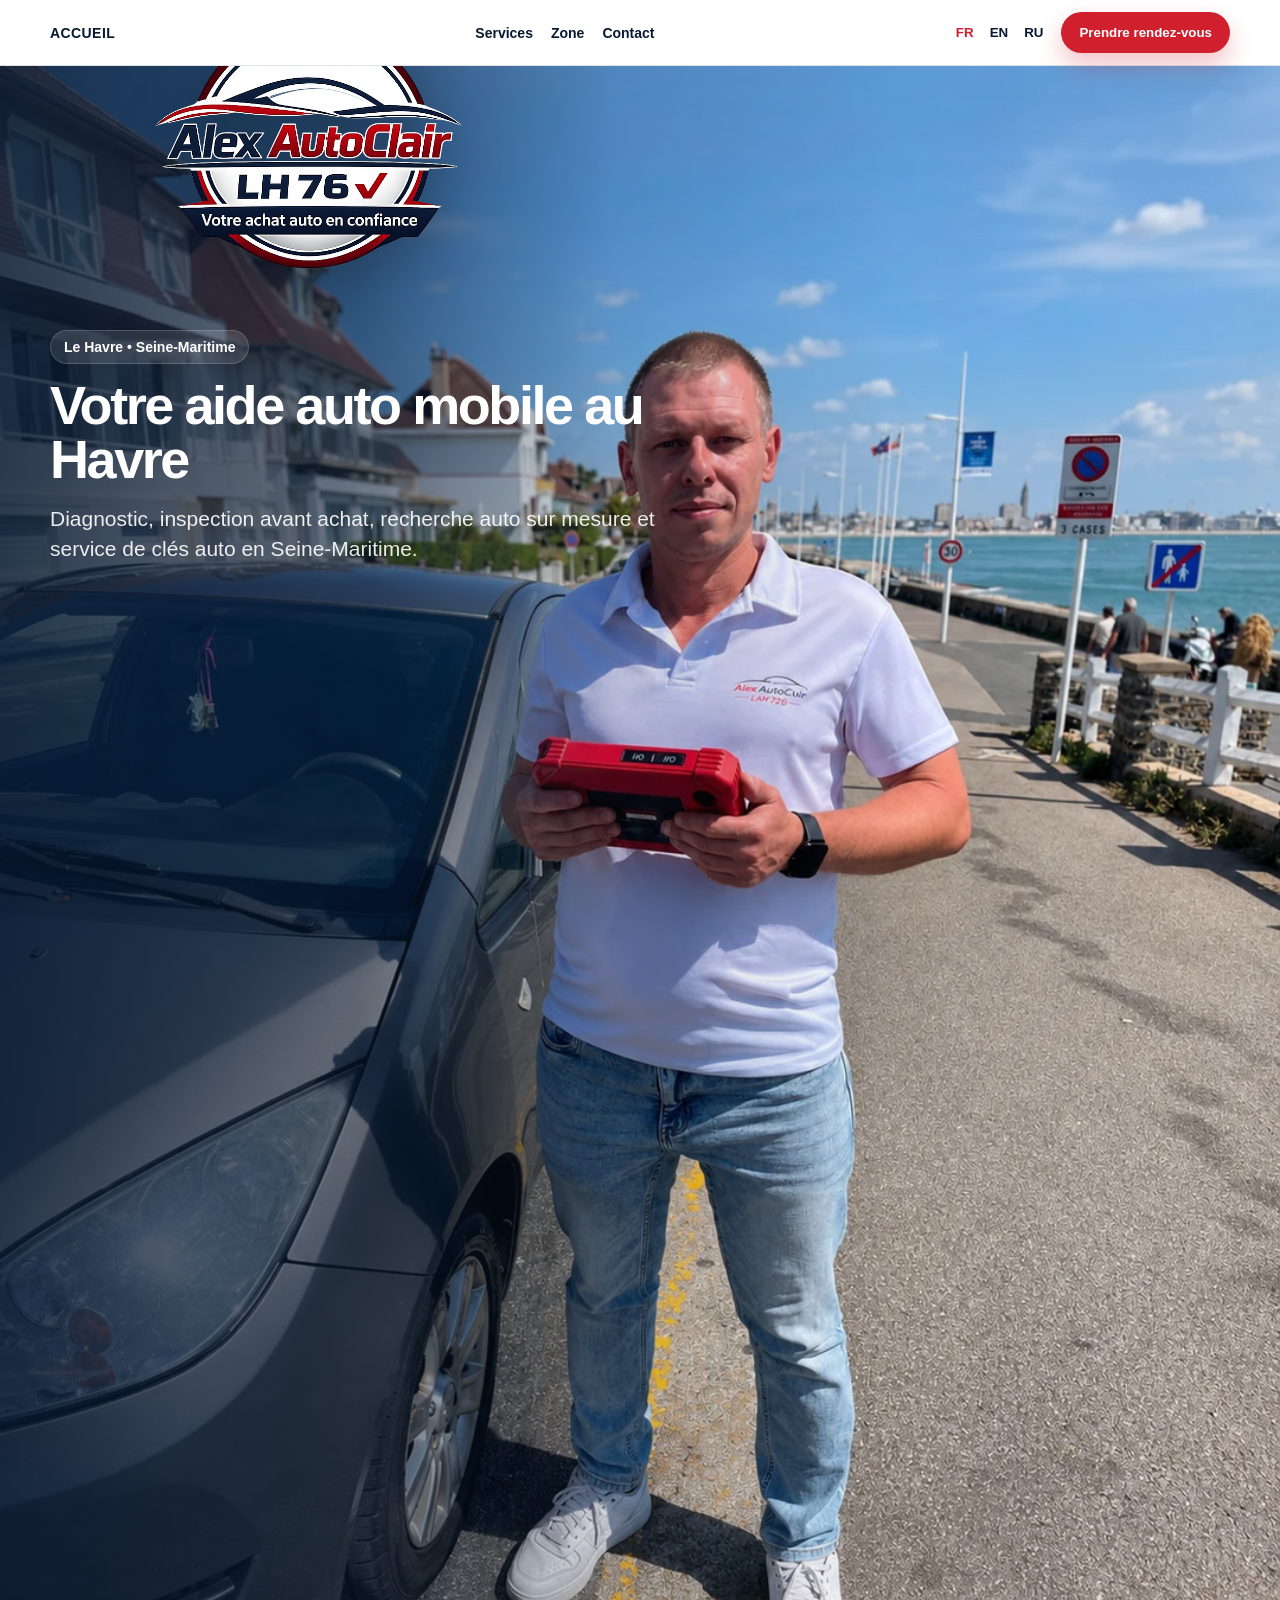
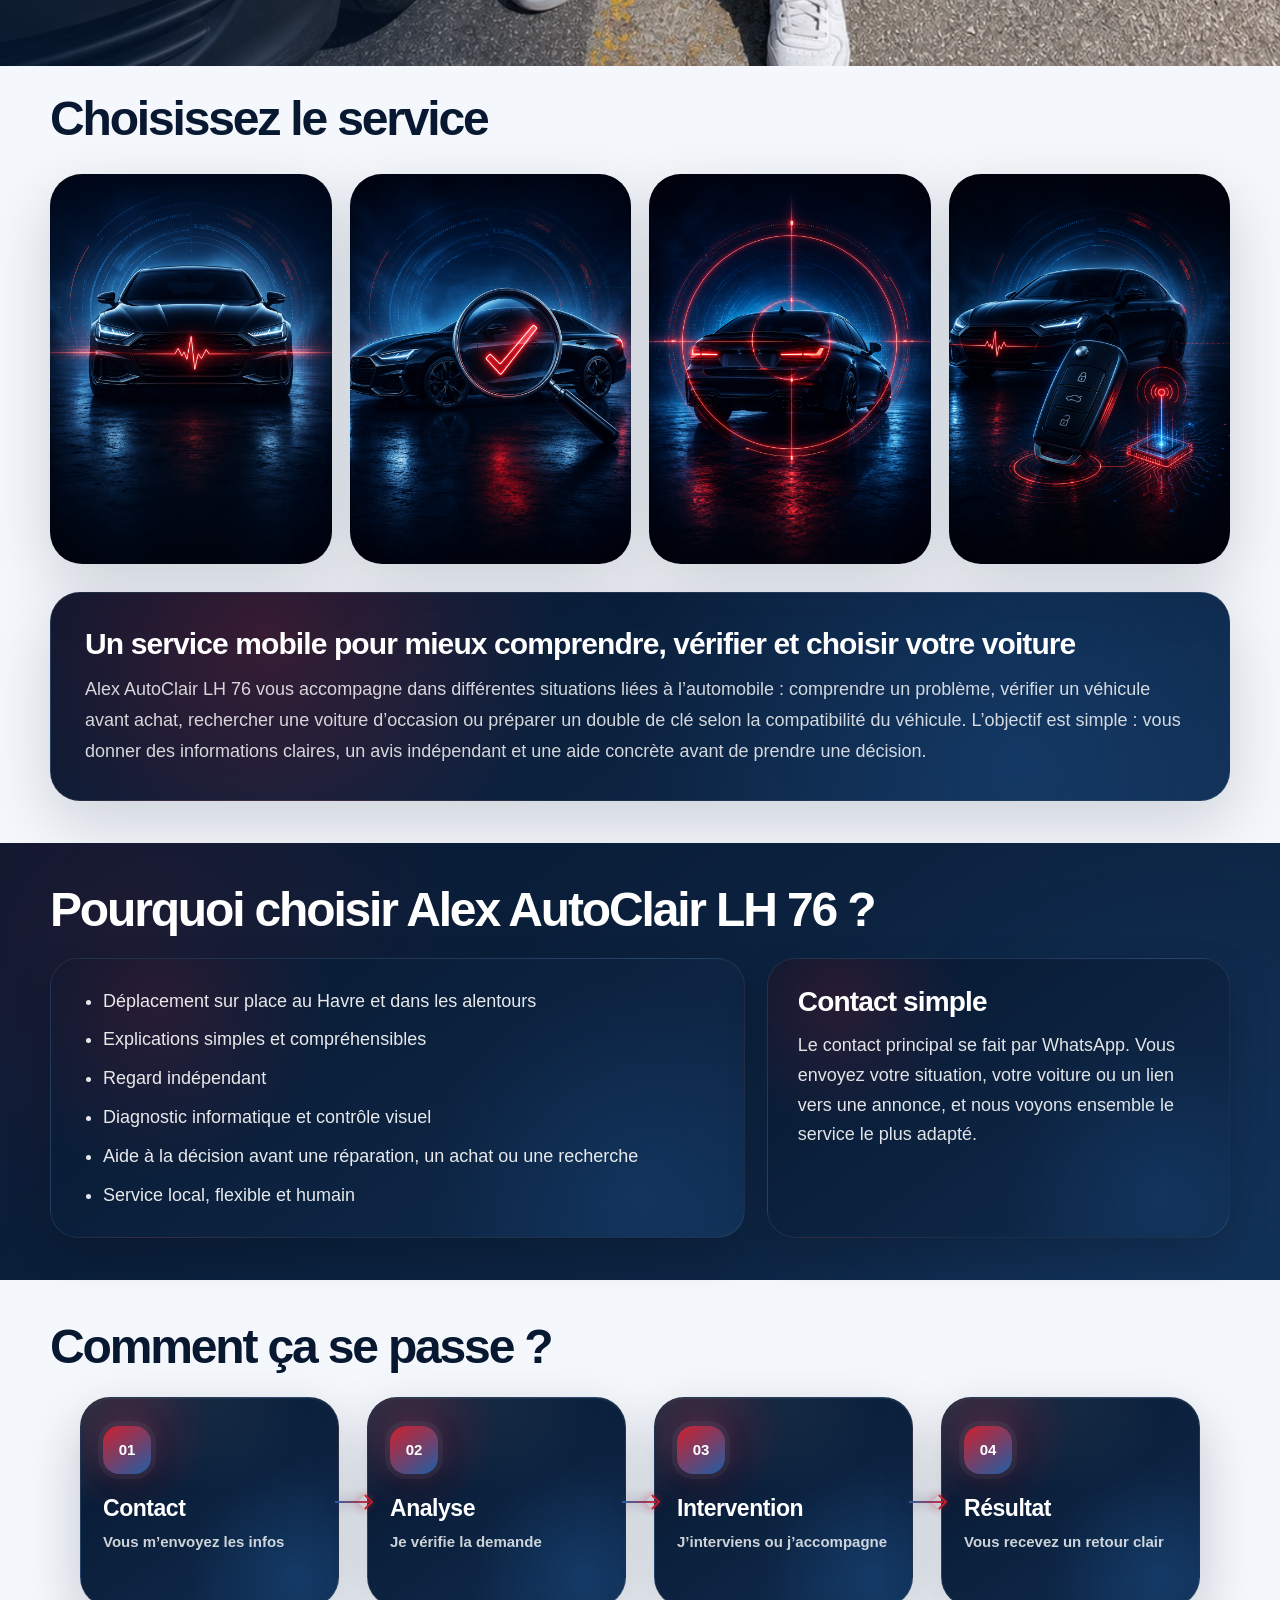
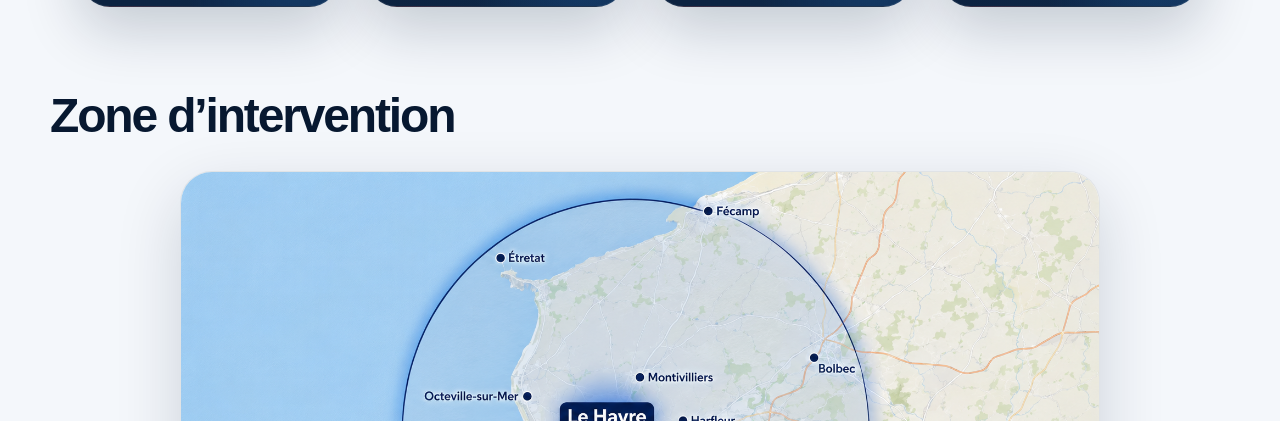
==== commit 58ae7a85: "SEO: link homepage service cards to SEO pages" ====
--- a/index.html
+++ b/index.html
@@ -266,6 +266,9 @@
     }
 
     .service-card {
+      display: block;
+      text-decoration: none;
+      color: inherit;
       height: 390px;
       border-radius: 32px;
       overflow: hidden;
@@ -1431,7 +1434,7 @@
       <h2 class="section-title" data-fr="Choisissez le service" data-en="Choose your service" data-ru="Выберите услугу">Choisissez le service</h2>
 
       <div class="services-grid">
-        <article class="service-card" data-service="diagnostic">
+        <a class="service-card" data-service="diagnostic" href="/diagnostic-auto-le-havre/">
           <div class="service-card-image">
             <img src="assets/03-карточки-услуг/карточка-диагностика.png" alt="Diagnostic auto" />
           </div>
@@ -1439,9 +1442,9 @@
             <h3 data-fr="Diagnostic auto" data-en="Car diagnostic" data-ru="Диагностика авто">Diagnostic auto</h3>
             <p data-fr="Comprendre le problème" data-en="Understand the problem" data-ru="Понять проблему">Comprendre le problème</p>
           </div>
-        </article>
-
-        <article class="service-card" data-service="inspection">
+        </a>
+
+        <a class="service-card" data-service="inspection" href="/inspection-auto-avant-achat-le-havre/">
           <div class="service-card-image">
             <img src="assets/03-карточки-услуг/карточка-проверка-перед-покупкой.png" alt="Inspection avant achat" />
           </div>
@@ -1449,9 +1452,9 @@
             <h3 data-fr="Inspection avant achat" data-en="Pre-purchase inspection" data-ru="Проверка перед покупкой">Inspection avant achat</h3>
             <p data-fr="Vérifier avant décision" data-en="Check before deciding" data-ru="Проверить перед решением">Vérifier avant décision</p>
           </div>
-        </article>
-
-        <article class="service-card" data-service="search">
+        </a>
+
+        <a class="service-card" data-service="search" href="/recherche-auto-sur-mesure-le-havre/">
           <div class="service-card-image">
             <img src="assets/03-карточки-услуг/карточка-подбор-авто.png" alt="Recherche auto" />
           </div>
@@ -1459,9 +1462,9 @@
             <h3 data-fr="Recherche auto" data-en="Custom car search" data-ru="Подбор авто">Recherche auto</h3>
             <p data-fr="Trouver le bon véhicule" data-en="Find the right car" data-ru="Найти подходящий автомобиль">Trouver le bon véhicule</p>
           </div>
-        </article>
-
-        <article class="service-card" data-service="keys">
+        </a>
+
+        <a class="service-card" data-service="keys" href="/cles-auto-le-havre/">
           <div class="service-card-image">
             <img src="assets/03-карточки-услуг/карточка-автоключи.png" alt="Clés auto" />
           </div>
@@ -1469,7 +1472,7 @@
             <h3 data-fr="Clés auto" data-en="Car keys" data-ru="Автоключи">Clés auto</h3>
             <p data-fr="Double de clé et programmation" data-en="Key duplication and programming" data-ru="Дубликат и программирование">Double de clé et programmation</p>
           </div>
-        </article>
+        </a>
       </div>
     </section>
 
@@ -1946,7 +1949,12 @@
     });
 
     document.querySelectorAll("[data-service]").forEach(card => {
-      card.addEventListener("click", () => {
+      card.addEventListener("click", event => {
+        if (currentLang === "fr") {
+          return;
+        }
+
+        event.preventDefault();
         showServicePage(card.dataset.service, true);
       });
     });
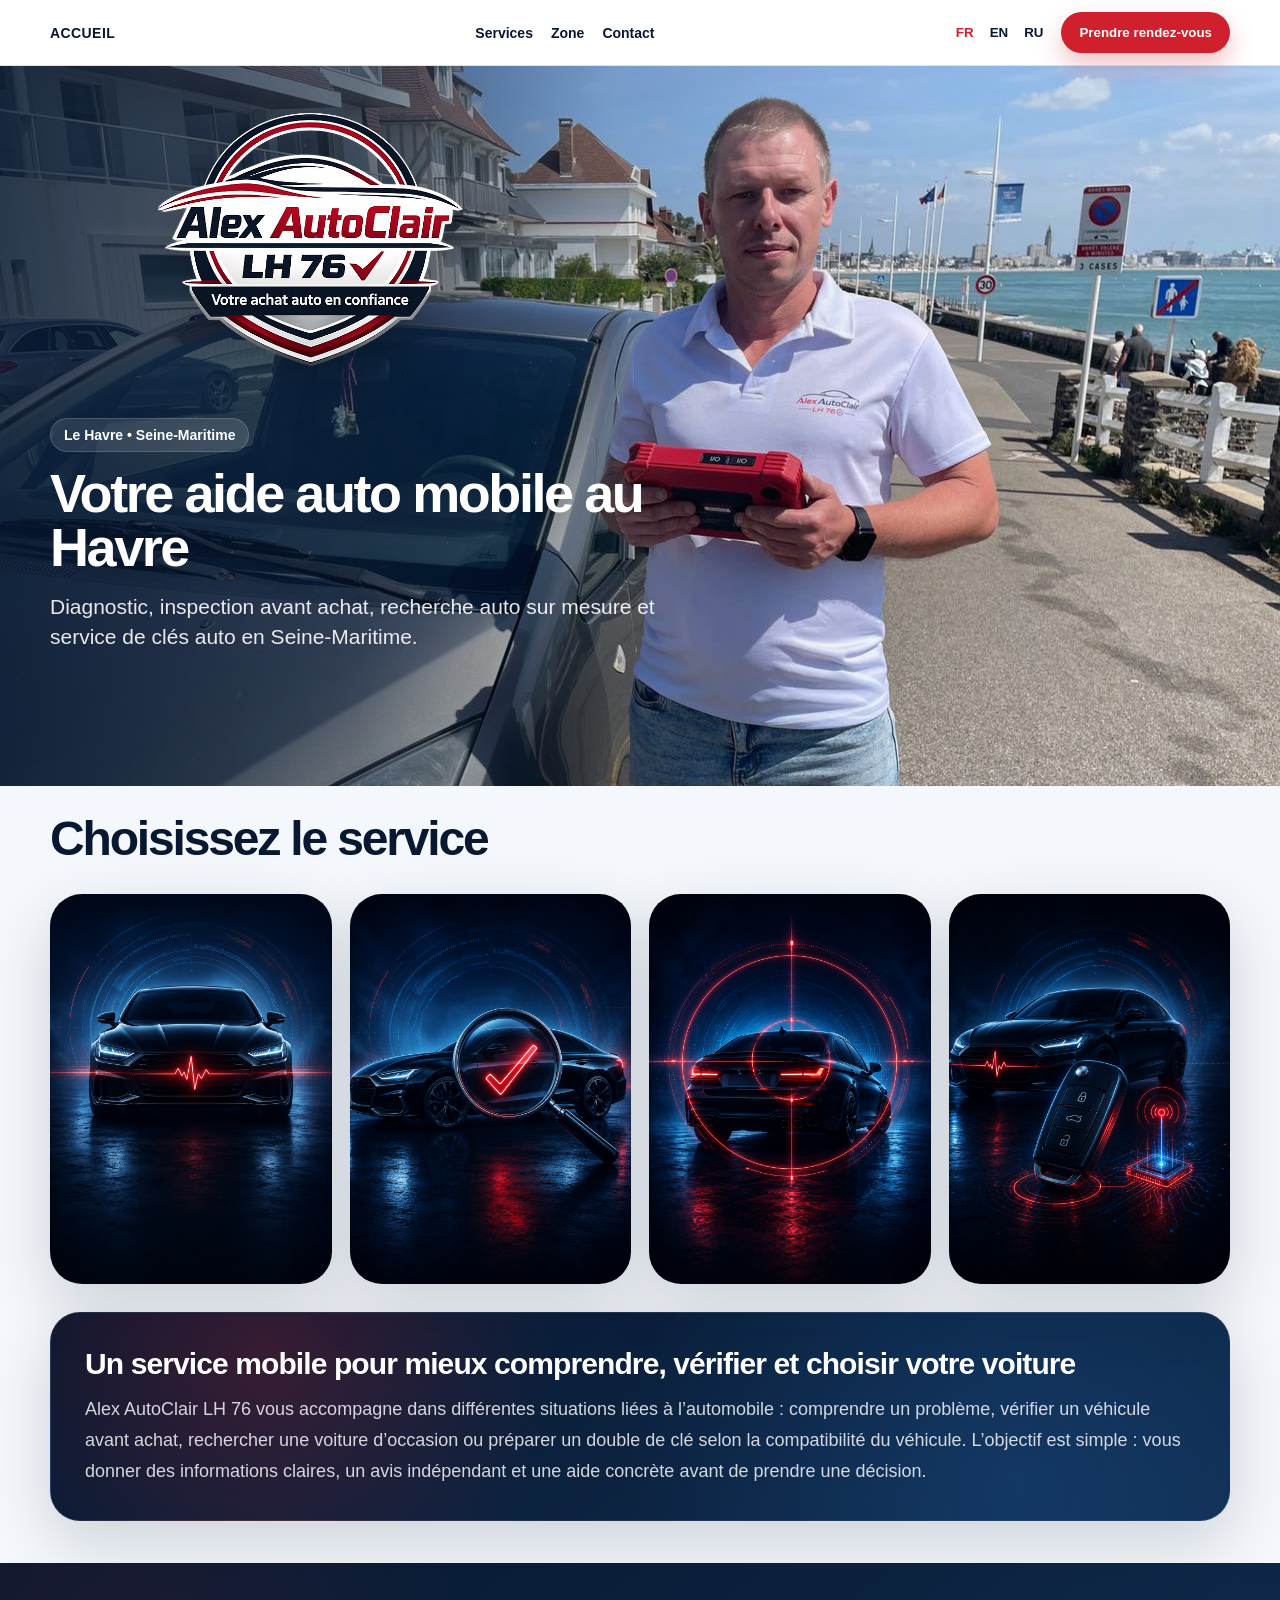
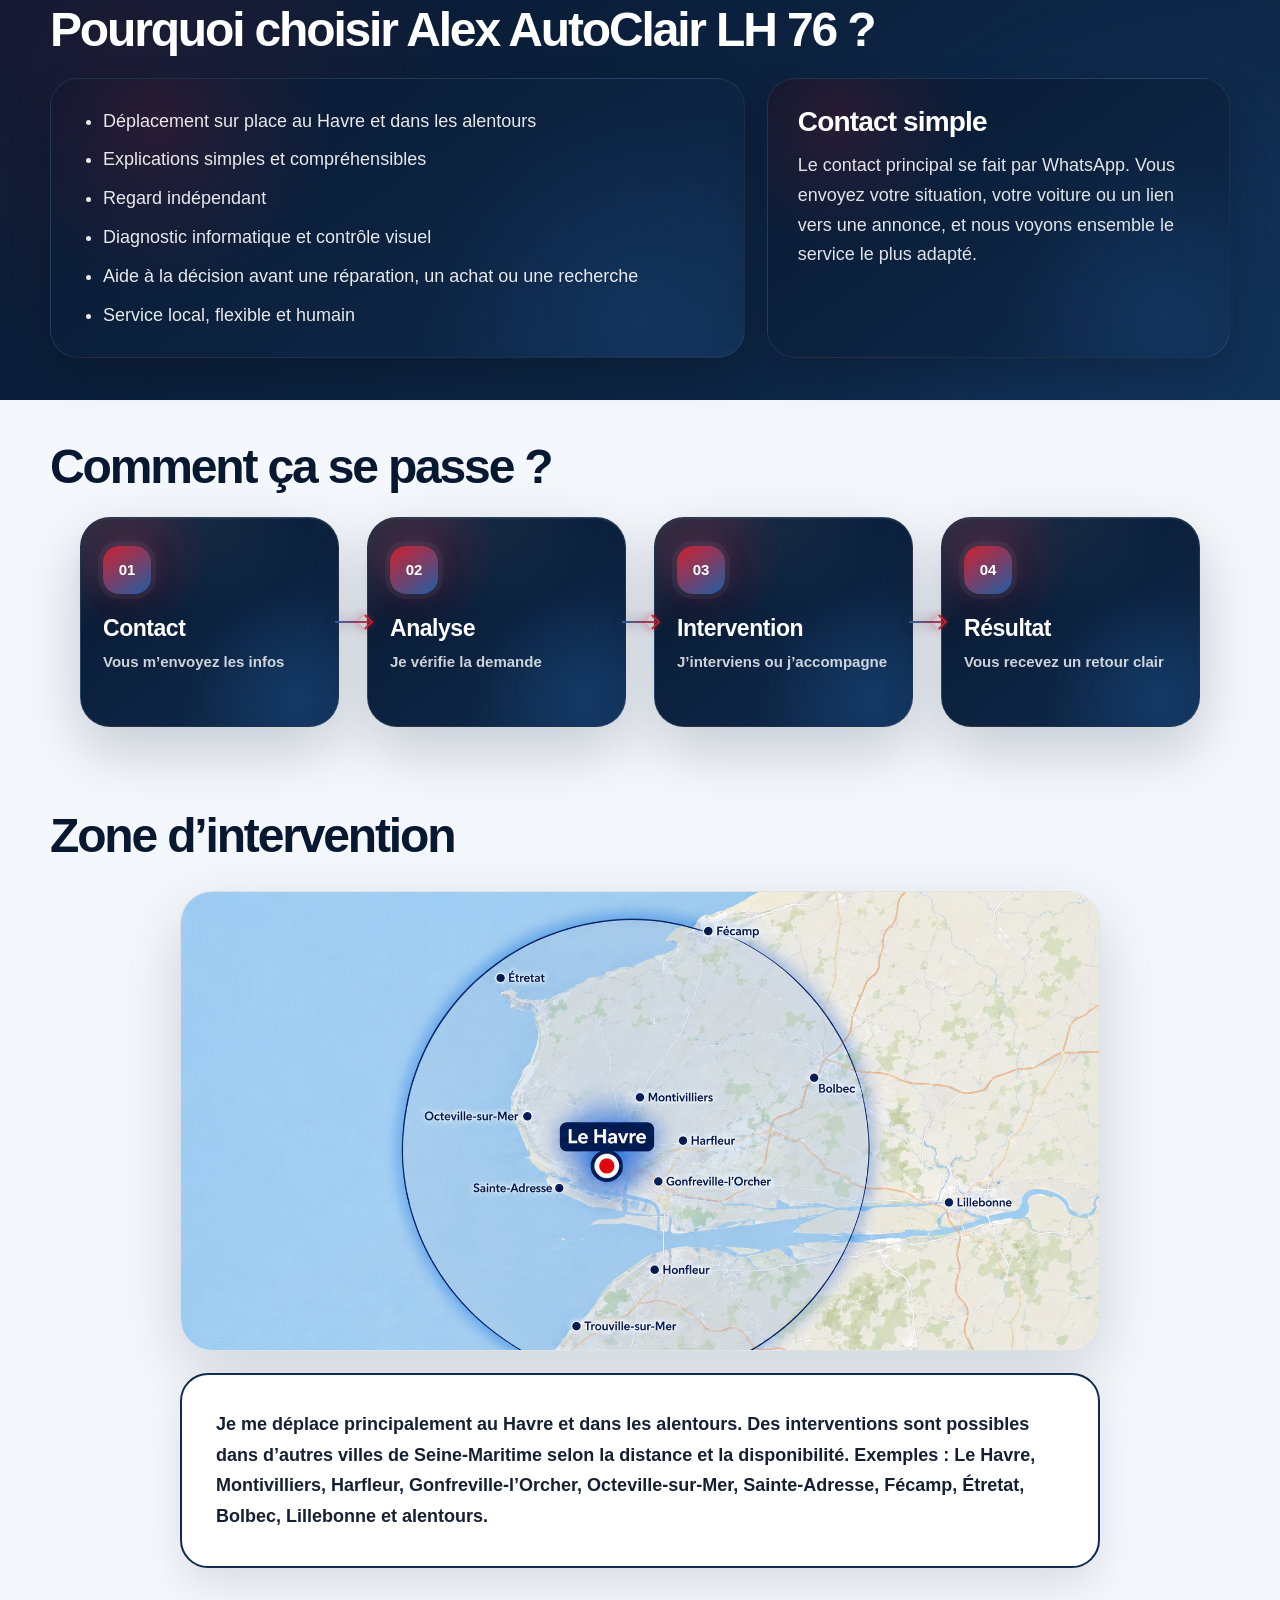
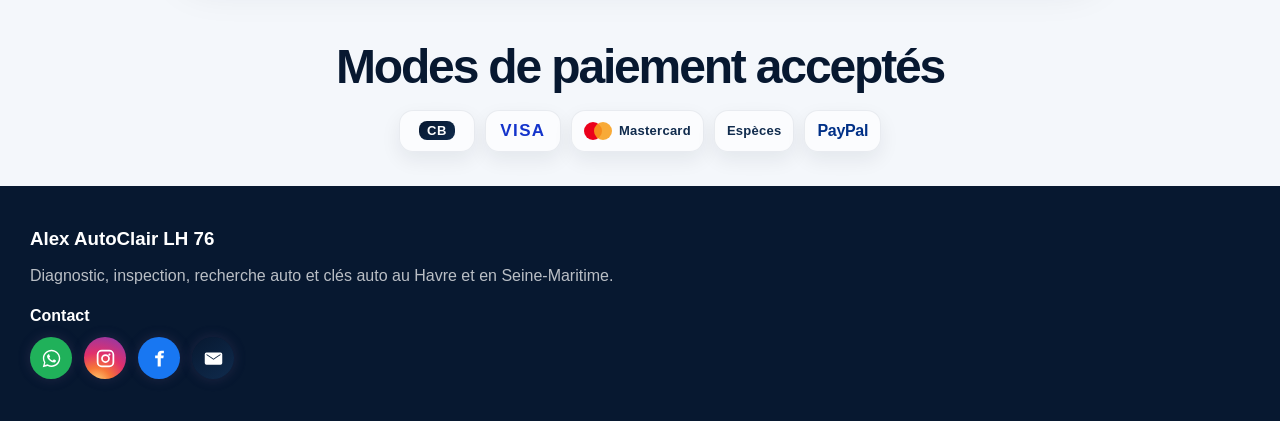
==== commit ed85b38e: "SEO: add canonical to homepage" ====
--- a/index.html
+++ b/index.html
@@ -6,6 +6,7 @@
 
   <title>Alex AutoClair LH 76 | Diagnostic, inspection, recherche auto et clés auto au Havre</title>
   <meta name="description" content="Service mobile au Havre : diagnostic auto, inspection avant achat, recherche auto sur mesure et clés auto selon compatibilité. Contact par WhatsApp." />
+  <link rel="canonical" href="https://alexautoclair76.fr/" />
 
   <link rel="icon" type="image/png" href="assets/01-логотип/иконка-сайта.png" />
 
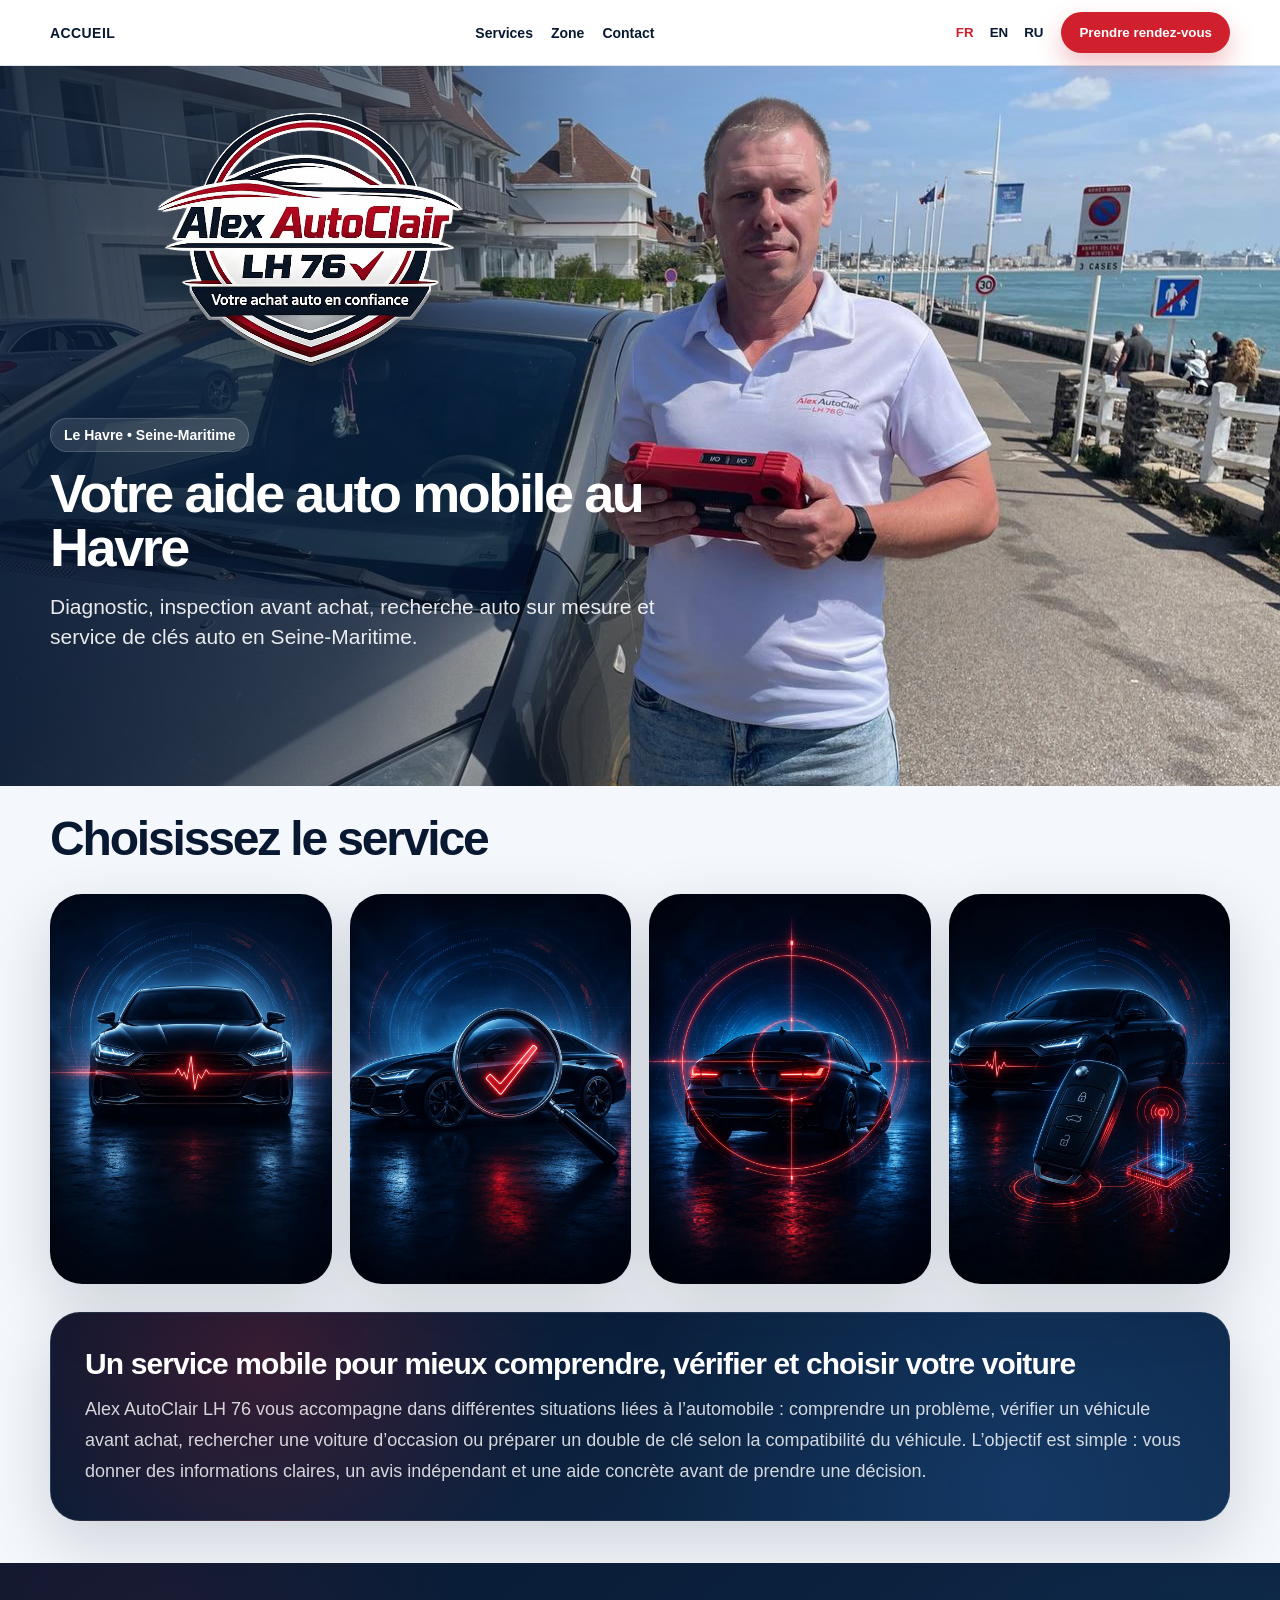
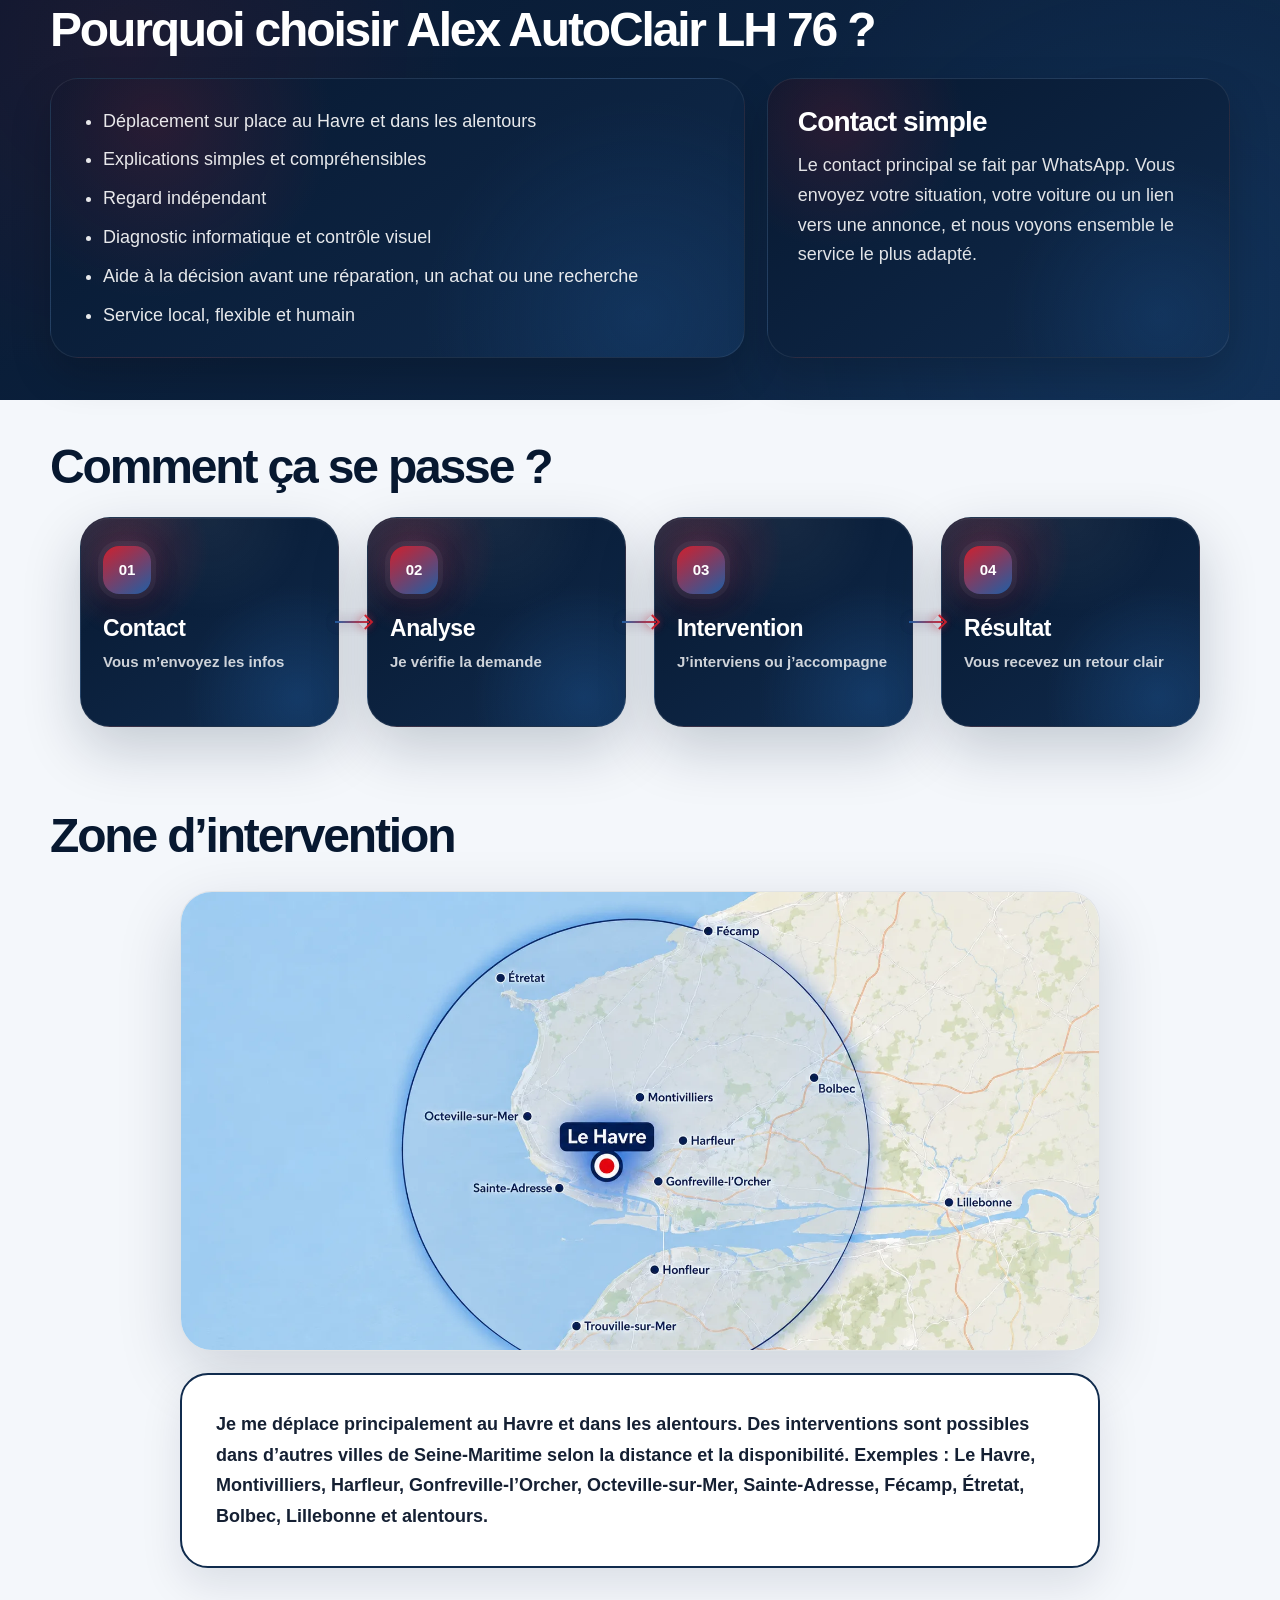
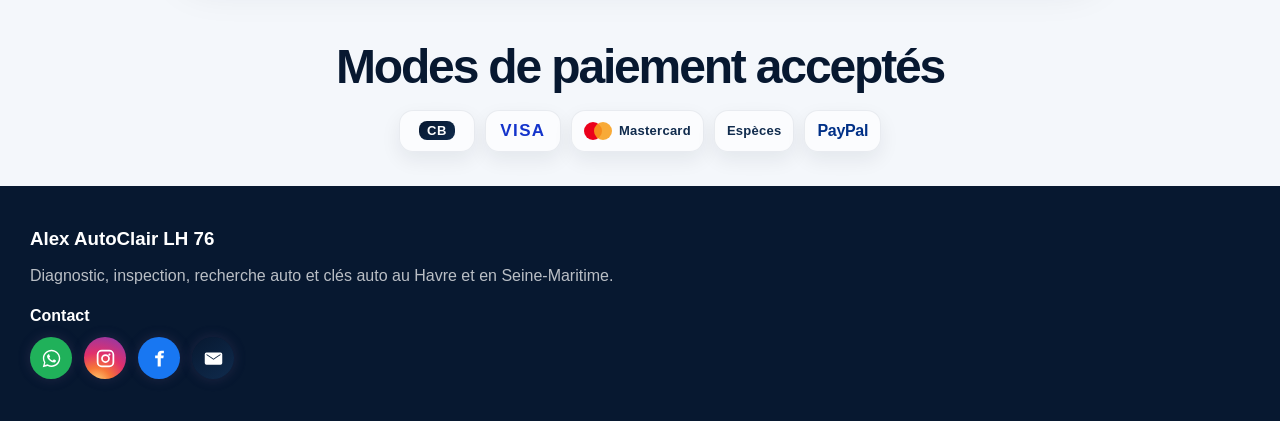
==== commit 2b4c32ff: "Use optimized WebP assets on homepage" ====
--- a/index.html
+++ b/index.html
@@ -1421,8 +1421,8 @@
 
       <div class="hero-content">
         <picture class="hero-logo-picture">
-          <source media="(max-width: 700px)" srcset="assets/01-логотип/логотип-телефон.png" />
-          <img class="hero-logo" src="assets/01-логотип/логотип-компьютер.png" alt="Alex AutoClair LH 76" />
+          <source media="(max-width: 700px)" srcset="assets/01-логотип/логотип-телефон.webp" />
+          <img class="hero-logo" src="assets/01-логотип/логотип-компьютер.webp" alt="Alex AutoClair LH 76" />
         </picture>
 
         <div class="hero-kicker" data-fr="Le Havre • Seine-Maritime" data-en="Le Havre • Seine-Maritime" data-ru="Le Havre • Seine-Maritime">Le Havre • Seine-Maritime</div>
@@ -1437,7 +1437,7 @@
       <div class="services-grid">
         <a class="service-card" data-service="diagnostic" href="/diagnostic-auto-le-havre/">
           <div class="service-card-image">
-            <img src="assets/03-карточки-услуг/карточка-диагностика.png" alt="Diagnostic auto" />
+            <img src="assets/03-карточки-услуг/карточка-диагностика.webp" alt="Diagnostic auto" />
           </div>
           <div class="service-card-content">
             <h3 data-fr="Diagnostic auto" data-en="Car diagnostic" data-ru="Диагностика авто">Diagnostic auto</h3>
@@ -1447,7 +1447,7 @@
 
         <a class="service-card" data-service="inspection" href="/inspection-auto-avant-achat-le-havre/">
           <div class="service-card-image">
-            <img src="assets/03-карточки-услуг/карточка-проверка-перед-покупкой.png" alt="Inspection avant achat" />
+            <img src="assets/03-карточки-услуг/карточка-проверка-перед-покупкой.webp" alt="Inspection avant achat" />
           </div>
           <div class="service-card-content">
             <h3 data-fr="Inspection avant achat" data-en="Pre-purchase inspection" data-ru="Проверка перед покупкой">Inspection avant achat</h3>
@@ -1457,7 +1457,7 @@
 
         <a class="service-card" data-service="search" href="/recherche-auto-sur-mesure-le-havre/">
           <div class="service-card-image">
-            <img src="assets/03-карточки-услуг/карточка-подбор-авто.png" alt="Recherche auto" />
+            <img src="assets/03-карточки-услуг/карточка-подбор-авто.webp" alt="Recherche auto" />
           </div>
           <div class="service-card-content">
             <h3 data-fr="Recherche auto" data-en="Custom car search" data-ru="Подбор авто">Recherche auto</h3>
@@ -1467,7 +1467,7 @@
 
         <a class="service-card" data-service="keys" href="/cles-auto-le-havre/">
           <div class="service-card-image">
-            <img src="assets/03-карточки-услуг/карточка-автоключи.png" alt="Clés auto" />
+            <img src="assets/03-карточки-услуг/карточка-автоключи.webp" alt="Clés auto" />
           </div>
           <div class="service-card-content">
             <h3 data-fr="Clés auto" data-en="Car keys" data-ru="Автоключи">Clés auto</h3>
@@ -1584,7 +1584,7 @@
       <h2 class="section-title" data-fr="Zone d’intervention" data-en="Service area" data-ru="Зона выезда">Zone d’intervention</h2>
 
       <div class="map-card">
-        <img src="assets/08-карта-зона/карта-зона.png" alt="Zone d’intervention Alex AutoClair LH 76" />
+        <img src="assets/08-карта-зона/карта-зона.webp" alt="Zone d’intervention Alex AutoClair LH 76" />
       </div>
 
       <div class="info-card zone-text-card">
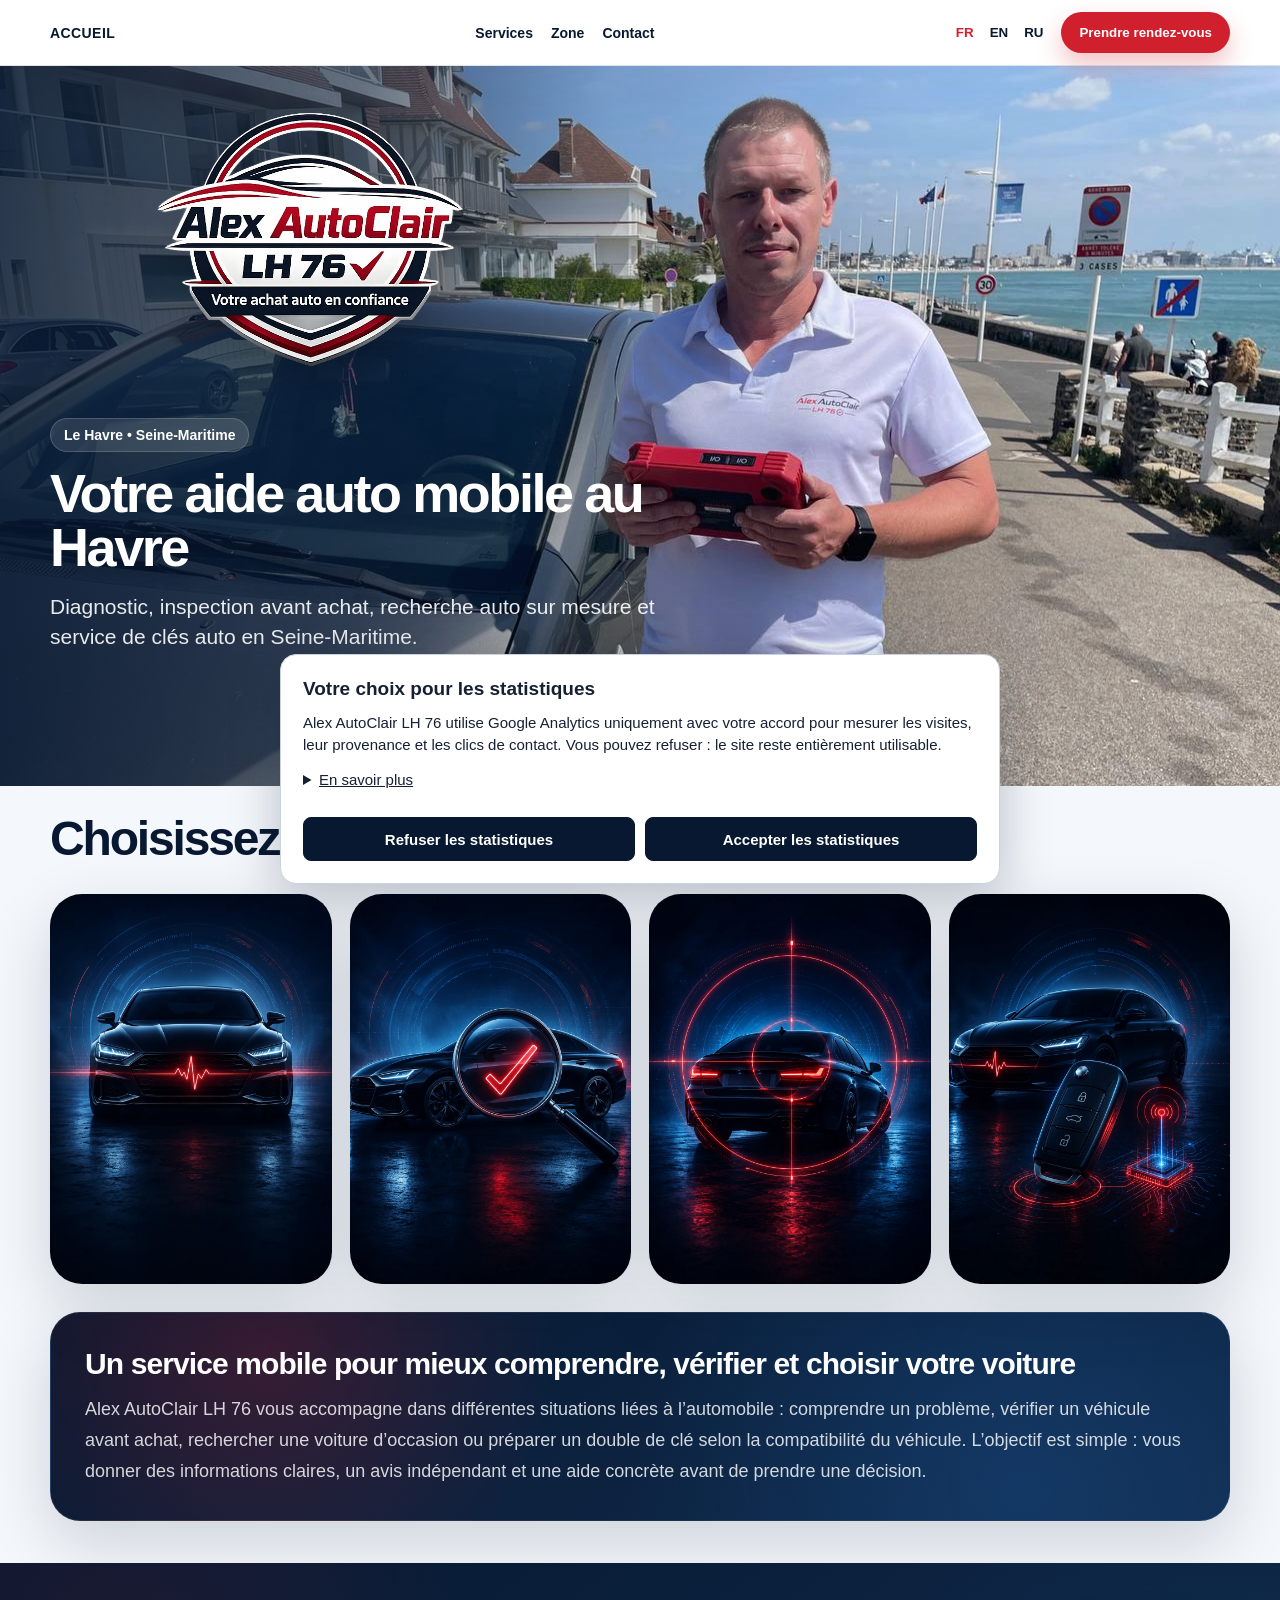
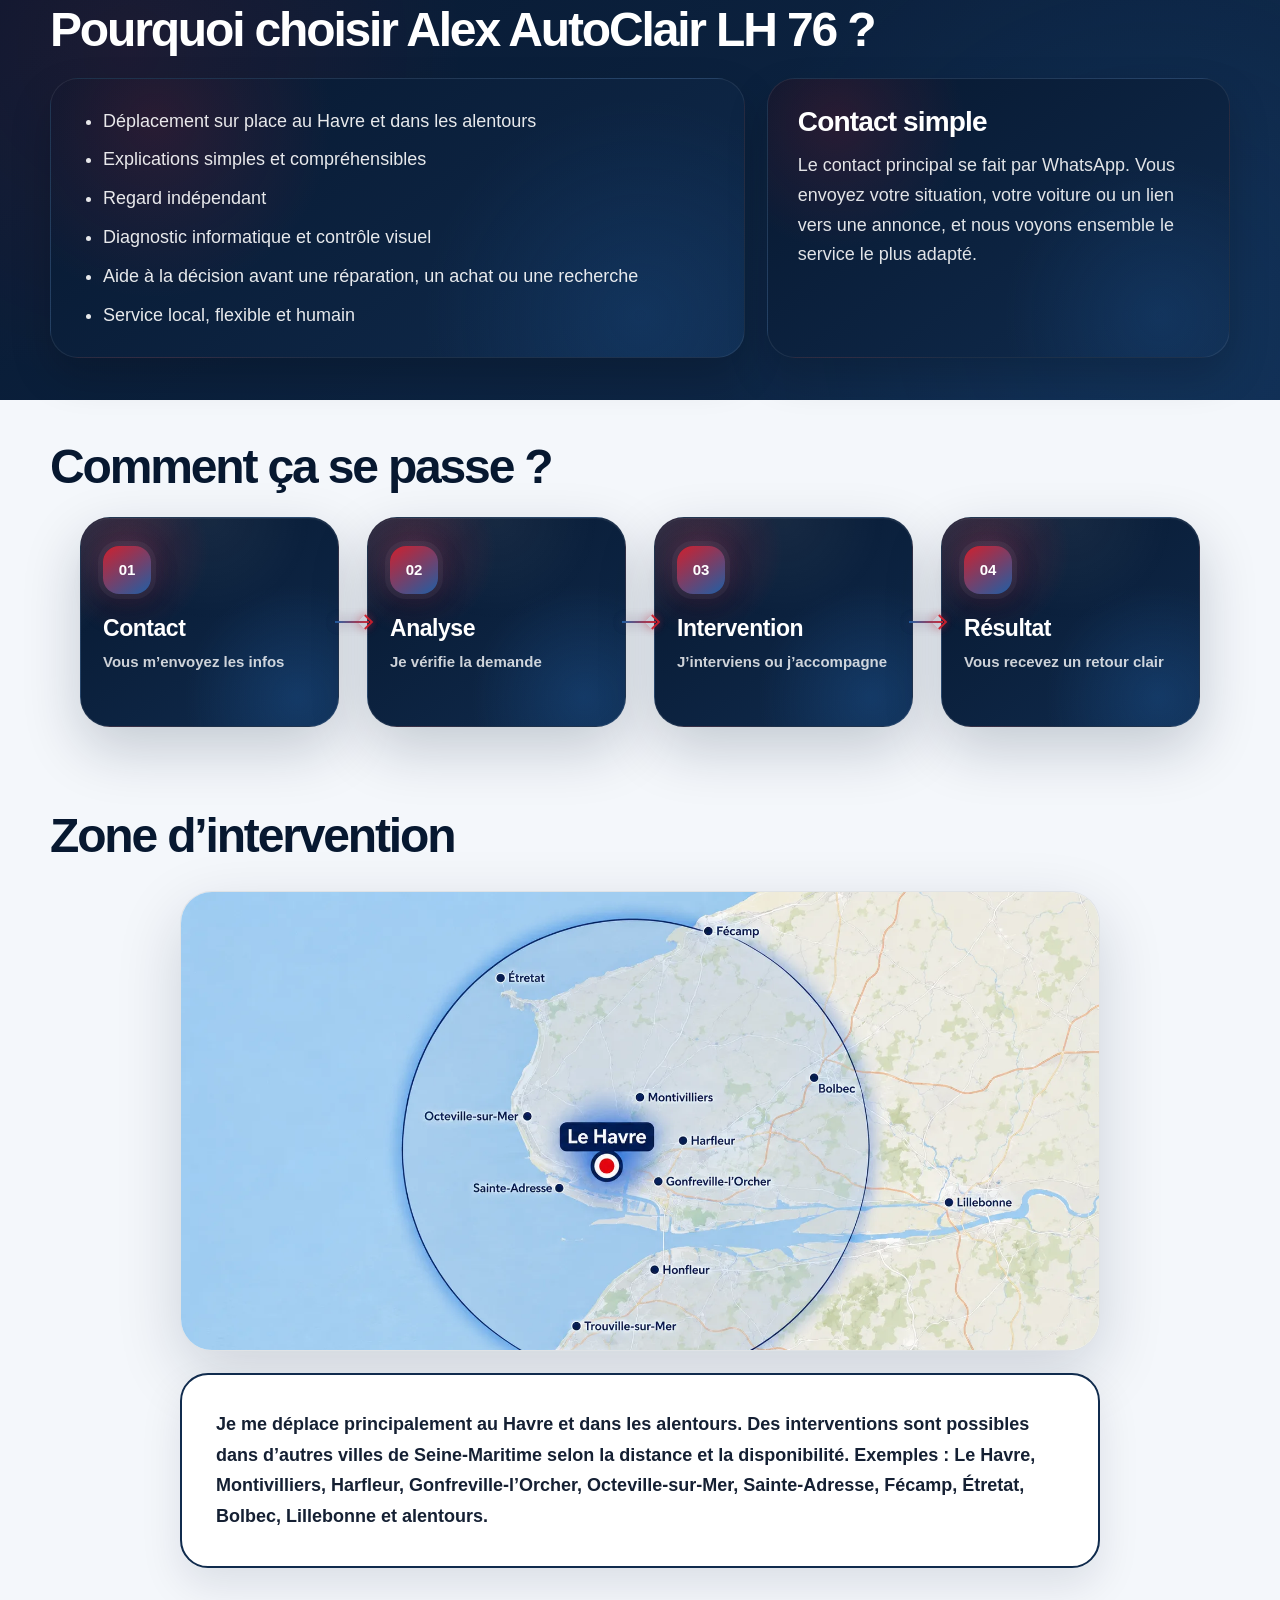
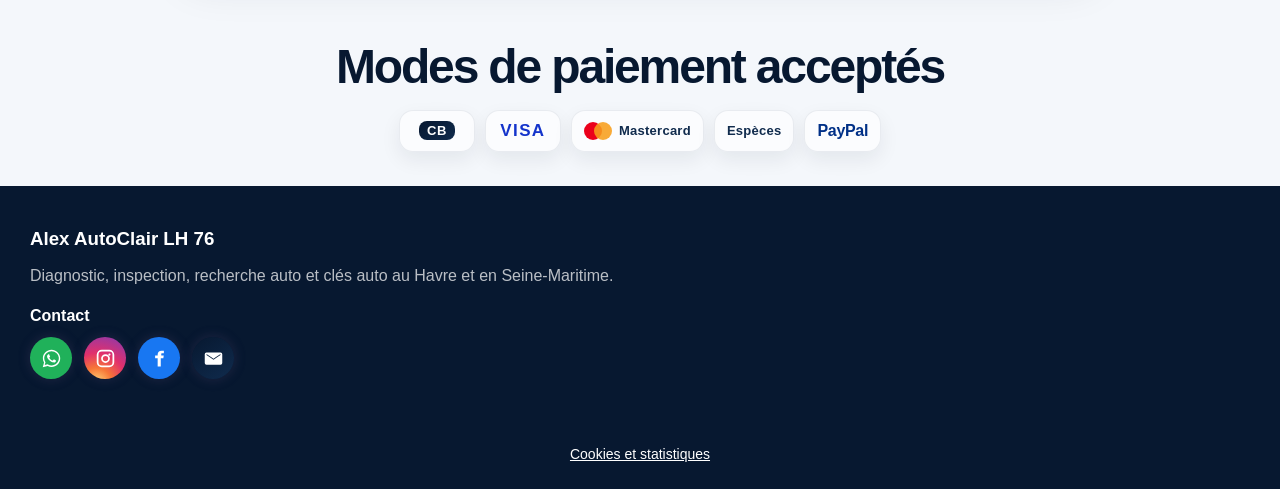
==== commit dcd76449: "Add consent-gated GA4 page and contact events" ====
--- a/index.html
+++ b/index.html
@@ -1,12 +1,67 @@
 <!DOCTYPE html>
 <html lang="fr">
 <head>
+  <link rel="stylesheet" href="/assets/css/analytics.css" />
+  <script defer src="/assets/js/analytics.js"></script>
   <meta charset="UTF-8" />
   <meta name="viewport" content="width=device-width, initial-scale=1.0" />
 
   <title>Alex AutoClair LH 76 | Diagnostic, inspection, recherche auto et clés auto au Havre</title>
   <meta name="description" content="Service mobile au Havre : diagnostic auto, inspection avant achat, recherche auto sur mesure et clés auto selon compatibilité. Contact par WhatsApp." />
   <link rel="canonical" href="https://alexautoclair76.fr/" />
+
+  <meta property="og:type" content="website" />
+  <meta property="og:locale" content="fr_FR" />
+  <meta property="og:site_name" content="Alex AutoClair LH 76" />
+  <meta property="og:title" content="Alex AutoClair LH 76 | Diagnostic, inspection, recherche auto et clés auto au Havre" />
+  <meta property="og:description" content="Service automobile mobile au Havre : diagnostic, inspection avant achat, recherche auto sur mesure et clés auto selon compatibilité. Contact direct par WhatsApp." />
+  <meta property="og:url" content="https://alexautoclair76.fr/" />
+  <meta property="og:image" content="https://alexautoclair76.fr/assets/01-логотип/иконка-сайта.png" />
+  <meta name="twitter:card" content="summary_large_image" />
+
+  <script type="application/ld+json">
+  {
+    "@context": "https://schema.org",
+    "@graph": [
+      {
+        "@type": "Organization",
+        "@id": "https://alexautoclair76.fr/#organization",
+        "name": "Alex AutoClair LH 76",
+        "url": "https://alexautoclair76.fr/",
+        "logo": "https://alexautoclair76.fr/assets/01-логотип/иконка-сайта.png",
+        "email": "mailto:alexautoclair76@outlook.com",
+        "telephone": "+33769694317",
+        "sameAs": [
+          "https://www.instagram.com/alexautoclair76/",
+          "https://www.facebook.com/share/1BaFCmBMC3/"
+        ]
+      },
+      {
+        "@type": "LocalBusiness",
+        "@id": "https://alexautoclair76.fr/#localbusiness",
+        "name": "Alex AutoClair LH 76",
+        "url": "https://alexautoclair76.fr/",
+        "telephone": "+33769694317",
+        "areaServed": [
+          { "@type": "City", "name": "Le Havre" },
+          { "@type": "AdministrativeArea", "name": "Seine-Maritime" }
+        ],
+        "parentOrganization": { "@id": "https://alexautoclair76.fr/#organization" }
+      },
+      {
+        "@type": "ItemList",
+        "@id": "https://alexautoclair76.fr/#services",
+        "name": "Services automobiles au Havre",
+        "itemListElement": [
+          { "@type": "Service", "name": "Diagnostic auto mobile au Havre", "url": "https://alexautoclair76.fr/diagnostic-auto-le-havre/" },
+          { "@type": "Service", "name": "Inspection auto avant achat au Havre", "url": "https://alexautoclair76.fr/inspection-auto-avant-achat-le-havre/" },
+          { "@type": "Service", "name": "Recherche auto sur mesure au Havre", "url": "https://alexautoclair76.fr/recherche-auto-sur-mesure-le-havre/" },
+          { "@type": "Service", "name": "Clés auto : double et programmation au Havre", "url": "https://alexautoclair76.fr/cles-auto-le-havre/" }
+        ]
+      }
+    ]
+  }
+  </script>
 
   <link rel="icon" type="image/png" href="assets/01-логотип/иконка-сайта.png" />
 
@@ -1375,7 +1430,8 @@
         padding: 0 18px !important;
       }
 
-      .service-page .service-hero h1 {
+      .service-page .service-hero h1,
+    .service-page .service-hero h2 {
         margin-top: 0 !important;
       }
 
@@ -1416,13 +1472,13 @@
     <section class="hero" id="home">
       <picture class="hero-picture">
         <source media="(max-width: 700px)" srcset="assets/02-главная/главная-телефон.webp" />
-        <img src="assets/02-главная/главная-компьютер.webp" alt="Alex AutoClair LH 76 - aide auto mobile au Havre" />
+        <img src="assets/02-главная/главная-компьютер.webp" alt="Alex AutoClair LH 76 - aide auto mobile au Havre"  width="1920" height="1080" decoding="async" fetchpriority="high" />
       </picture>
 
       <div class="hero-content">
         <picture class="hero-logo-picture">
           <source media="(max-width: 700px)" srcset="assets/01-логотип/логотип-телефон.webp" />
-          <img class="hero-logo" src="assets/01-логотип/логотип-компьютер.webp" alt="Alex AutoClair LH 76" />
+          <img class="hero-logo" src="assets/01-логотип/логотип-компьютер.webp" alt="Alex AutoClair LH 76"  width="1024" height="1024" decoding="async" />
         </picture>
 
         <div class="hero-kicker" data-fr="Le Havre • Seine-Maritime" data-en="Le Havre • Seine-Maritime" data-ru="Le Havre • Seine-Maritime">Le Havre • Seine-Maritime</div>
@@ -1437,7 +1493,7 @@
       <div class="services-grid">
         <a class="service-card" data-service="diagnostic" href="/diagnostic-auto-le-havre/">
           <div class="service-card-image">
-            <img src="assets/03-карточки-услуг/карточка-диагностика.webp" alt="Diagnostic auto" />
+            <img src="assets/03-карточки-услуг/карточка-диагностика.webp" alt="Diagnostic auto"  width="1122" height="1402" decoding="async" loading="lazy" />
           </div>
           <div class="service-card-content">
             <h3 data-fr="Diagnostic auto" data-en="Car diagnostic" data-ru="Диагностика авто">Diagnostic auto</h3>
@@ -1447,7 +1503,7 @@
 
         <a class="service-card" data-service="inspection" href="/inspection-auto-avant-achat-le-havre/">
           <div class="service-card-image">
-            <img src="assets/03-карточки-услуг/карточка-проверка-перед-покупкой.webp" alt="Inspection avant achat" />
+            <img src="assets/03-карточки-услуг/карточка-проверка-перед-покупкой.webp" alt="Inspection avant achat"  width="1122" height="1402" decoding="async" loading="lazy" />
           </div>
           <div class="service-card-content">
             <h3 data-fr="Inspection avant achat" data-en="Pre-purchase inspection" data-ru="Проверка перед покупкой">Inspection avant achat</h3>
@@ -1457,7 +1513,7 @@
 
         <a class="service-card" data-service="search" href="/recherche-auto-sur-mesure-le-havre/">
           <div class="service-card-image">
-            <img src="assets/03-карточки-услуг/карточка-подбор-авто.webp" alt="Recherche auto" />
+            <img src="assets/03-карточки-услуг/карточка-подбор-авто.webp" alt="Recherche auto"  width="1122" height="1402" decoding="async" loading="lazy" />
           </div>
           <div class="service-card-content">
             <h3 data-fr="Recherche auto" data-en="Custom car search" data-ru="Подбор авто">Recherche auto</h3>
@@ -1467,7 +1523,7 @@
 
         <a class="service-card" data-service="keys" href="/cles-auto-le-havre/">
           <div class="service-card-image">
-            <img src="assets/03-карточки-услуг/карточка-автоключи.webp" alt="Clés auto" />
+            <img src="assets/03-карточки-услуг/карточка-автоключи.webp" alt="Clés auto"  width="1122" height="1402" decoding="async" loading="lazy" />
           </div>
           <div class="service-card-content">
             <h3 data-fr="Clés auto" data-en="Car keys" data-ru="Автоключи">Clés auto</h3>
@@ -1489,7 +1545,7 @@
       data-fr="Pourquoi choisir Alex AutoClair LH 76 ?"
       data-en="Why choose Alex AutoClair LH 76?"
       data-ru="Почему выбрать Alex AutoClair LH 76?">
-      Почему выбрать Alex AutoClair LH 76?
+      Pourquoi choisir Alex AutoClair LH 76 ?
   </h2>
 
   <div class="info-grid">
@@ -1498,37 +1554,37 @@
         <li data-fr="Déplacement sur place au Havre et dans les alentours"
             data-en="On-site service in Le Havre and nearby areas"
             data-ru="Выезд на место в Le Havre и окрестности">
-            Выезд на место в Le Havre и окрестности
+            Déplacement sur place au Havre et dans les alentours
         </li>
 
         <li data-fr="Explications simples et compréhensibles"
             data-en="Simple and understandable explanations"
             data-ru="Простые и понятные объяснения">
-            Простые и понятные объяснения
+            Explications simples et compréhensibles
         </li>
 
         <li data-fr="Regard indépendant"
             data-en="Independent opinion"
             data-ru="Независимый взгляд">
-            Независимый взгляд
+            Regard indépendant
         </li>
 
         <li data-fr="Diagnostic informatique et contrôle visuel"
             data-en="Computer diagnostics and visual inspection"
             data-ru="Компьютерная диагностика и визуальная проверка">
-            Компьютерная диагностика и визуальная проверка
+            Diagnostic informatique et contrôle visuel
         </li>
 
         <li data-fr="Aide à la décision avant une réparation, un achat ou une recherche"
             data-en="Help before a repair, purchase or car search decision"
             data-ru="Помощь в принятии решения перед ремонтом, покупкой или поиском авто">
-            Помощь в принятии решения перед ремонтом, покупкой или поиском авто
+            Aide à la décision avant une réparation, un achat ou une recherche
         </li>
 
         <li data-fr="Service local, flexible et humain"
             data-en="Local, flexible and human service"
             data-ru="Локальный, гибкий и человеческий сервис">
-            Локальный, гибкий и человеческий сервис
+            Service local, flexible et humain
         </li>
       </ul>
     </div>
@@ -1537,13 +1593,13 @@
       <h3 data-fr="Contact simple"
           data-en="Simple contact"
           data-ru="Простая связь">
-          Простая связь
+          Contact simple
       </h3>
 
       <p data-fr="Le contact principal se fait par WhatsApp. Vous envoyez votre situation, votre voiture ou un lien vers une annonce, et nous voyons ensemble le service le plus adapté."
          data-en="The main contact is via WhatsApp. You send your situation, your car or a link to an ad, and together we choose the most suitable service."
          data-ru="Основной контакт — через WhatsApp. Вы отправляете ситуацию, автомобиль или ссылку на объявление, и мы вместе определяем наиболее подходящую услугу.">
-         Основной контакт — через WhatsApp. Вы отправляете ситуацию, автомобиль или ссылку на объявление, и мы вместе определяем наиболее подходящую услугу.
+         Le contact principal se fait par WhatsApp. Vous envoyez votre situation, votre voiture ou un lien vers une annonce, et nous voyons ensemble le service le plus adapté.
       </p>
     </div>
   </div>
@@ -1584,7 +1640,7 @@
       <h2 class="section-title" data-fr="Zone d’intervention" data-en="Service area" data-ru="Зона выезда">Zone d’intervention</h2>
 
       <div class="map-card">
-        <img src="assets/08-карта-зона/карта-зона.webp" alt="Zone d’intervention Alex AutoClair LH 76" />
+        <img src="assets/08-карта-зона/карта-зона.webp" alt="Zone d’intervention Alex AutoClair LH 76"  width="1672" height="941" decoding="async" loading="lazy" />
       </div>
 
       <div class="info-card zone-text-card">
@@ -1619,10 +1675,10 @@
     <div class="service-hero">
       <picture>
         <!-- mobile uses desktop image here to avoid cropping -->
-        <img src="assets/04-диагностика/диагностика-компьютер.webp" alt="Diagnostic auto sur place" />
+        <img src="assets/04-диагностика/диагностика-компьютер.webp" alt="Diagnostic auto sur place"  width="1600" height="900" decoding="async" loading="lazy" />
       </picture>
       <div class="service-hero-content">
-        <h1 data-fr="Diagnostic auto sur place au Havre" data-en="Car diagnostic on site in Le Havre" data-ru="Выездная диагностика авто в Le Havre">Diagnostic auto sur place au Havre</h1>
+        <h2 data-fr="Diagnostic auto sur place au Havre" data-en="Car diagnostic on site in Le Havre" data-ru="Выездная диагностика авто в Le Havre">Diagnostic auto sur place au Havre</h2>
         <p data-fr="Un voyant s’allume, la voiture démarre mal, manque de puissance ou fait un bruit inhabituel ? Je me déplace à l’endroit où se trouve votre véhicule pour effectuer un diagnostic informatique et vous aider à mieux comprendre la situation." data-en="A warning light is on, the car starts poorly, lacks power or makes an unusual noise? I come to the place where your vehicle is located to perform a computer diagnostic and help you better understand the situation." data-ru="Загорелся индикатор, машина плохо заводится, потеряла мощность или появился необычный звук? Я приезжаю туда, где находится ваш автомобиль, чтобы выполнить компьютерную диагностику и помочь лучше понять ситуацию.">Un voyant s’allume, la voiture démarre mal, manque de puissance ou fait un bruit inhabituel ? Je me déplace à l’endroit où se trouve votre véhicule pour effectuer un diagnostic informatique et vous aider à mieux comprendre la situation.</p>
         <span class="price-badge" data-fr="À partir de 45 €" data-en="From 45 €" data-ru="От 45 €">À partir de 45 €</span>
         <br /><br />
@@ -1635,10 +1691,10 @@
     <div class="service-hero">
       <picture>
         <!-- mobile uses desktop image here to avoid cropping -->
-        <img src="assets/05-проверка-перед-покупкой/проверка-компьютер.webp" alt="Inspection auto avant achat" />
+        <img src="assets/05-проверка-перед-покупкой/проверка-компьютер.webp" alt="Inspection auto avant achat"  width="1600" height="900" decoding="async" loading="lazy" />
       </picture>
       <div class="service-hero-content">
-        <h1 data-fr="Inspection auto avant achat au Havre" data-en="Pre-purchase car inspection in Le Havre" data-ru="Проверка автомобиля перед покупкой в Le Havre">Inspection auto avant achat au Havre</h1>
+        <h2 data-fr="Inspection auto avant achat au Havre" data-en="Pre-purchase car inspection in Le Havre" data-ru="Проверка автомобиля перед покупкой в Le Havre">Inspection auto avant achat au Havre</h2>
         <p data-fr="Vous avez trouvé une voiture d’occasion et vous voulez la vérifier rapidement avant de vous décider ? Je me déplace sur place pour contrôler le véhicule, effectuer un diagnostic informatique, vérifier les points importants et vous donner un avis clair, sans attendre un rendez-vous en garage." data-en="Found a used car and want to check it quickly before deciding? I come on site to inspect the vehicle, perform a computer diagnostic, check the important points and give you a clear opinion without waiting for a garage appointment." data-ru="Вы нашли подержанный автомобиль и хотите быстро проверить его перед решением? Я выезжаю на место, проверяю автомобиль, выполняю компьютерную диагностику, смотрю важные моменты и даю понятное мнение без ожидания записи в гараж.">Vous avez trouvé une voiture d’occasion et vous voulez la vérifier rapidement avant de vous décider ? Je me déplace sur place pour contrôler le véhicule, effectuer un diagnostic informatique, vérifier les points importants et vous donner un avis clair, sans attendre un rendez-vous en garage.</p>
         <button class="btn-red" data-open-modal="inspection" data-fr="Commander le service" data-en="Book the service" data-ru="Заказать услугу">Commander le service</button>
       </div>
@@ -1649,10 +1705,10 @@
     <div class="service-hero">
       <picture>
         <!-- mobile uses desktop image here to avoid cropping -->
-        <img src="assets/06-подбор-авто/подбор-компьютер.webp" alt="Recherche auto sur mesure" />
+        <img src="assets/06-подбор-авто/подбор-компьютер.webp" alt="Recherche auto sur mesure"  width="1600" height="900" decoding="async" loading="lazy" />
       </picture>
       <div class="service-hero-content">
-        <h1 data-fr="Recherche auto sur mesure au Havre" data-en="Custom car search in Le Havre" data-ru="Подбор автомобиля под заказ в Le Havre">Recherche auto sur mesure au Havre</h1>
+        <h2 data-fr="Recherche auto sur mesure au Havre" data-en="Custom car search in Le Havre" data-ru="Подбор автомобиля под заказ в Le Havre">Recherche auto sur mesure au Havre</h2>
         <p data-fr="Vous voulez acheter une voiture d’occasion, mais vous ne savez pas quel modèle choisir ou vous manquez de temps pour analyser les annonces ? Je vous accompagne dans la recherche, la sélection des options les plus sérieuses et l’organisation d’une inspection avant achat lorsque le bon véhicule est trouvé." data-en="Want to buy a used car, but don’t know which model to choose or don’t have time to analyse listings? I support you with the search, selection of the most serious options and organisation of a pre-purchase inspection when the right vehicle is found." data-ru="Вы хотите купить подержанный автомобиль, но не знаете, какую модель выбрать, или у вас нет времени анализировать объявления? Я сопровождаю вас в поиске, выборе наиболее серьёзных вариантов и организации предпокупной проверки, когда подходящий автомобиль найден.">Vous voulez acheter une voiture d’occasion, mais vous ne savez pas quel modèle choisir ou vous manquez de temps pour analyser les annonces ? Je vous accompagne dans la recherche, la sélection des options les plus sérieuses et l’organisation d’une inspection avant achat lorsque le bon véhicule est trouvé.</p>
         <span class="price-badge" data-fr="À partir de 249 €" data-en="From 249 €" data-ru="От 249 €">À partir de 249 €</span>
         <br /><br />
@@ -1665,10 +1721,10 @@
     <div class="service-hero">
       <picture>
         <!-- mobile uses desktop image here to avoid cropping -->
-        <img src="assets/07-ключи/автоключи-капот-компьютер.webp" alt="Double de clé auto et programmation" />
+        <img src="assets/07-ключи/автоключи-капот-компьютер.webp" alt="Double de clé auto et programmation"  width="1600" height="900" decoding="async" loading="lazy" />
       </picture>
       <div class="service-hero-content">
-        <h1 data-fr="Double de clé auto et programmation au Havre" data-en="Car key duplication and programming in Le Havre" data-ru="Дубликаты и программирование автомобильных ключей в Le Havre">Double de clé auto et programmation au Havre</h1>
+        <h2 data-fr="Double de clé auto et programmation au Havre" data-en="Car key duplication and programming in Le Havre" data-ru="Дубликаты и программирование автомобильных ключей в Le Havre">Double de clé auto et programmation au Havre</h2>
         <p data-fr="Vous avez besoin d’un double de clé pour votre voiture ? Selon le véhicule, le type de clé et la compatibilité de l’équipement, le service peut inclure la préparation d’une clé supplémentaire, la programmation électronique et la vérification du fonctionnement sur place." data-en="Need an extra key for your car? Depending on the vehicle, key type and equipment compatibility, the service may include preparing an additional key, electronic programming and checking its operation on site." data-ru="Вам нужен дополнительный ключ для автомобиля? В зависимости от автомобиля, типа ключа и совместимости оборудования услуга может включать подготовку дополнительного ключа, электронную привязку и проверку работы на месте.">Vous avez besoin d’un double de clé pour votre voiture ? Selon le véhicule, le type de clé et la compatibilité de l’équipement, le service peut inclure la préparation d’une clé supplémentaire, la programmation électronique et la vérification du fonctionnement sur place.</p>
         <button class="btn-red" data-open-modal="keys" data-fr="Commander le service" data-en="Book the service" data-ru="Заказать услугу">Commander le service</button>
       </div>
@@ -1901,6 +1957,7 @@
         whatsapp.href = buildWhatsappLink(messageBox.value);
       };
 
+      modal.dataset.analyticsService = type;
       modal.classList.add("active");
       document.body.classList.add("modal-open");
       setTimeout(() => messageBox.focus(), 120);
@@ -1916,6 +1973,8 @@
         page.classList.remove("active");
       });
 
+      window.dispatchEvent(new Event("aac:view"));
+
       const target = document.getElementById(scrollTarget) || document.getElementById("home");
       if (target) {
         target.scrollIntoView({ behavior: "smooth" });
@@ -1935,6 +1994,7 @@
         if (addToHistory) {
           history.pushState({ service: service }, "", "#service-" + service);
         }
+        window.dispatchEvent(new Event("aac:view"));
       }
     }
 
--- a/assets/css/analytics.css
+++ b/assets/css/analytics.css
@@ -0,0 +1,52 @@
+.aac-consent {
+  position: fixed;
+  z-index: 10000;
+  left: 16px;
+  right: 16px;
+  bottom: 16px;
+  max-width: 720px;
+  max-height: calc(100dvh - 32px);
+  overflow: auto;
+  margin: 0 auto;
+  padding: 22px;
+  border: 1px solid #cad2df;
+  border-radius: 16px;
+  background: #fff;
+  color: #152033;
+  box-shadow: 0 12px 50px #07183040;
+  font: 15px/1.5 Arial, Helvetica, sans-serif;
+}
+.aac-consent[hidden], .aac-consent [hidden] { display: none; }
+.aac-consent h2 { font: bold 19px/1.3 Arial, Helvetica, sans-serif; margin: 0 0 10px; }
+.aac-consent p { margin: 0 0 12px; color: #152033; }
+.aac-consent summary { cursor: pointer; text-decoration: underline; margin-bottom: 10px; }
+.aac-consent a { color: #154d88; text-decoration: underline; }
+.aac-consent-actions { display: flex; flex-wrap: wrap; gap: 10px; margin-top: 16px; }
+.aac-consent-actions button {
+  flex: 1 1 200px;
+  min-height: 44px;
+  padding: 10px 14px;
+  border: 1px solid #071830;
+  border-radius: 8px;
+  background: #071830;
+  color: #fff;
+  font: bold 15px/1.4 Arial, Helvetica, sans-serif;
+  cursor: pointer;
+}
+.aac-consent-actions button:hover { background: #16375d; }
+.aac-consent-actions button:focus-visible, .aac-consent summary:focus-visible,
+.aac-privacy-footer button:focus-visible { outline: 3px solid #2878d0; outline-offset: 3px; }
+.aac-privacy-footer { background: #071830; padding: 12px 20px; text-align: center; }
+.aac-privacy-footer button {
+  min-height: 44px;
+  padding: 8px 12px;
+  border: 0;
+  background: transparent;
+  color: #fff;
+  font: 14px/1.4 Arial, Helvetica, sans-serif;
+  text-decoration: underline;
+  cursor: pointer;
+}
+@media (max-width: 480px) {
+  .aac-consent { left: 10px; right: 10px; bottom: 10px; padding: 18px; }
+}
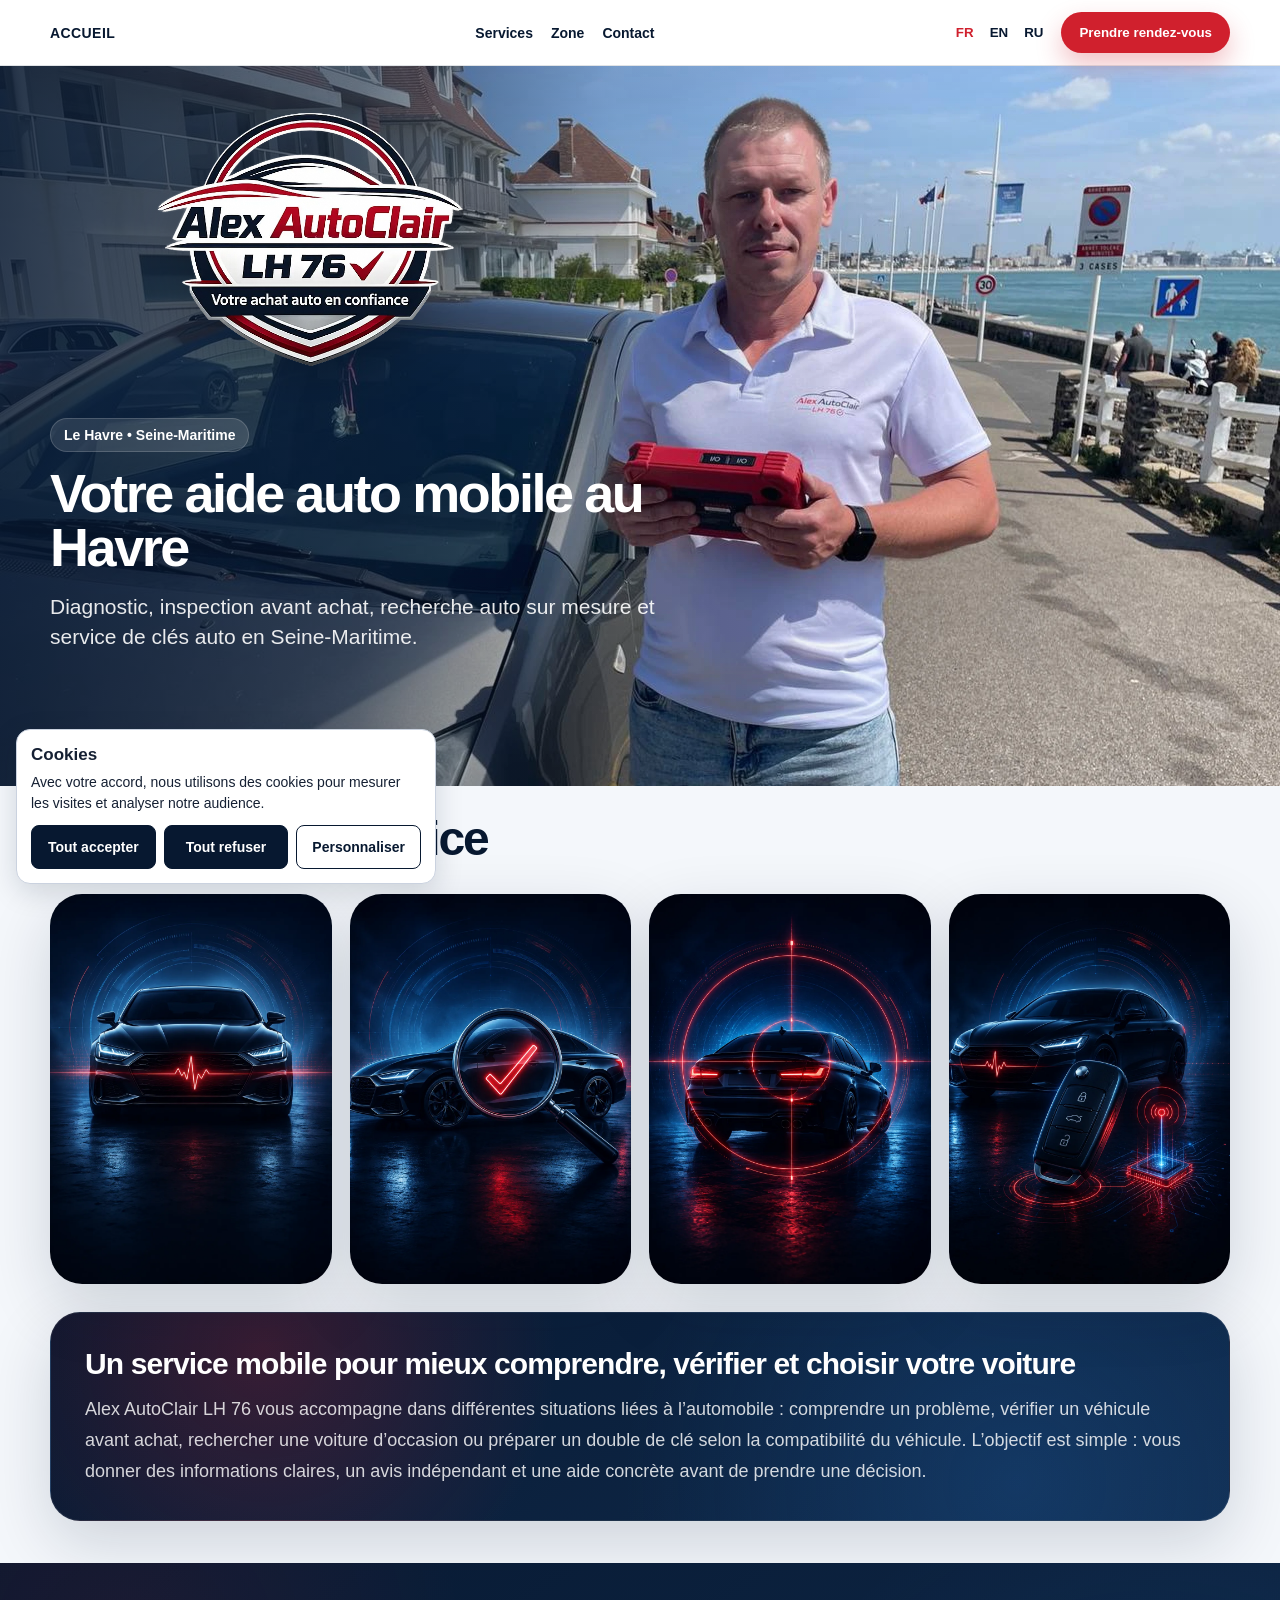
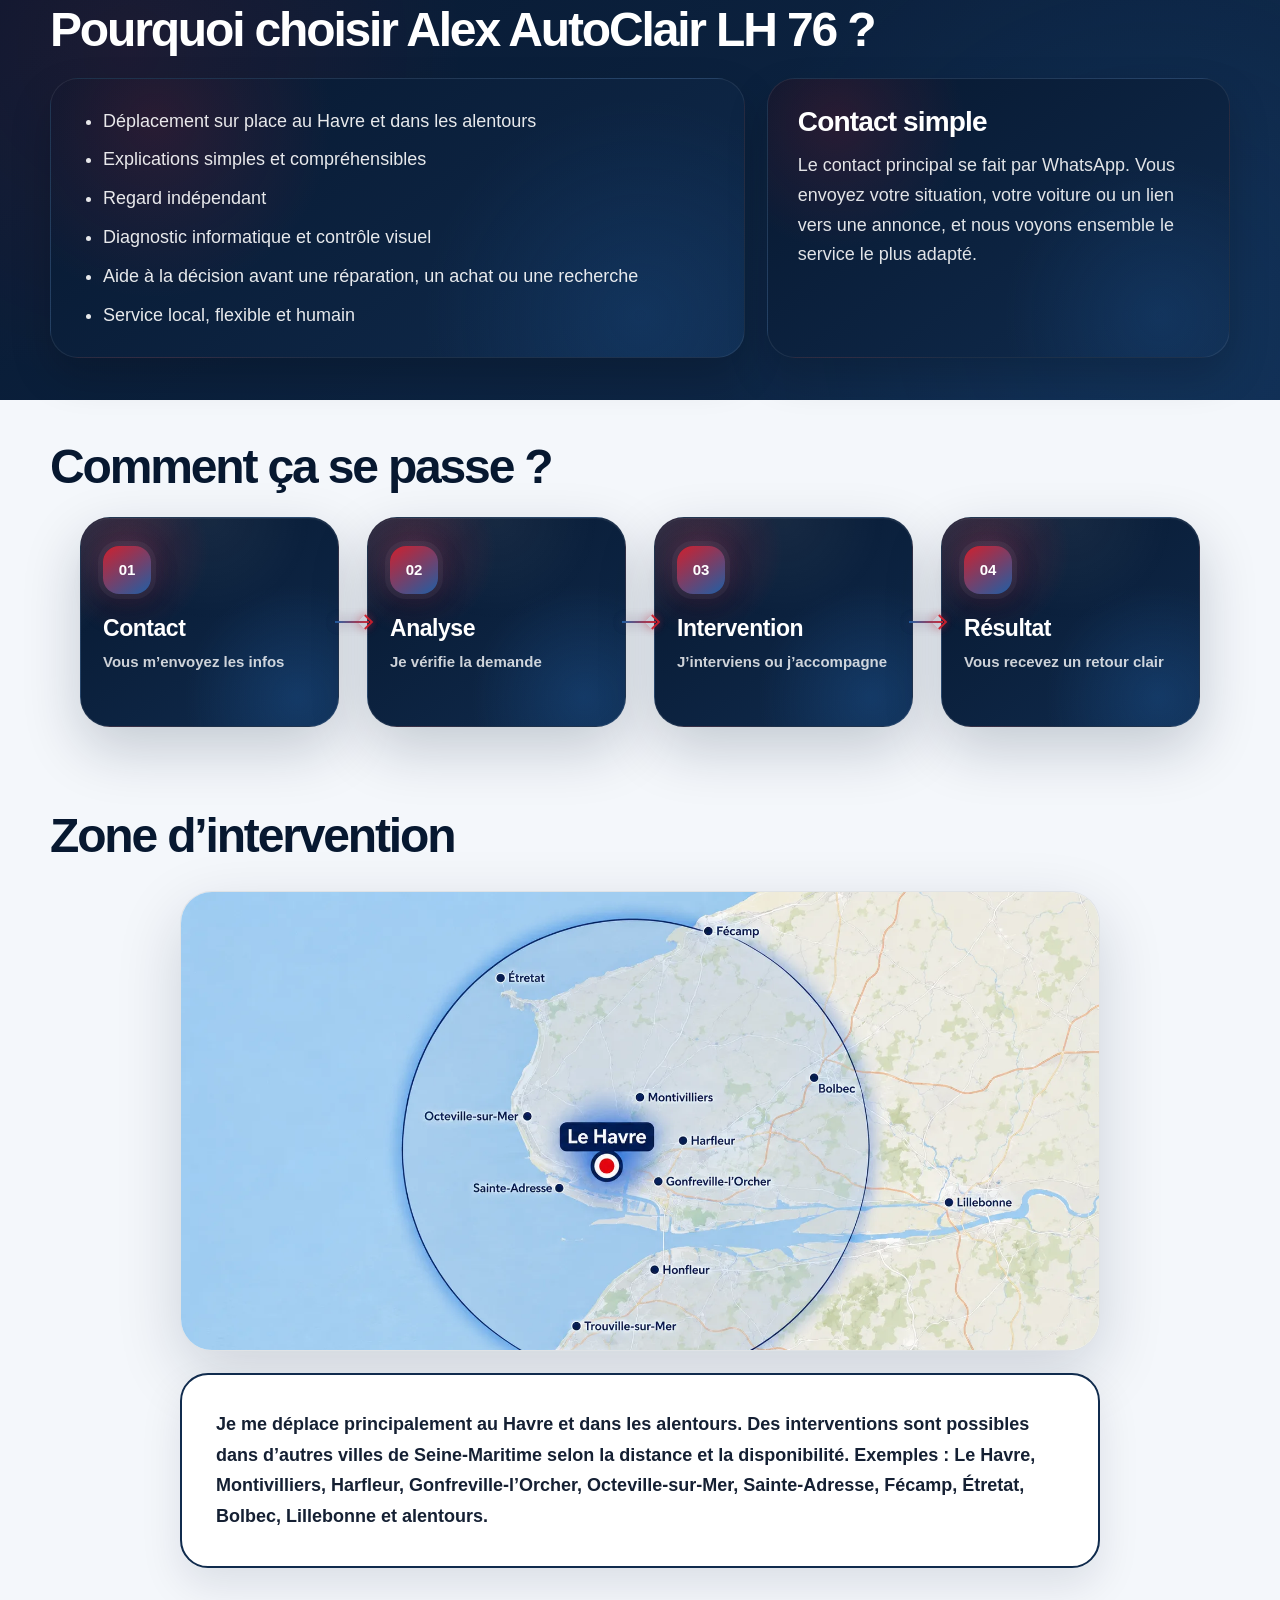
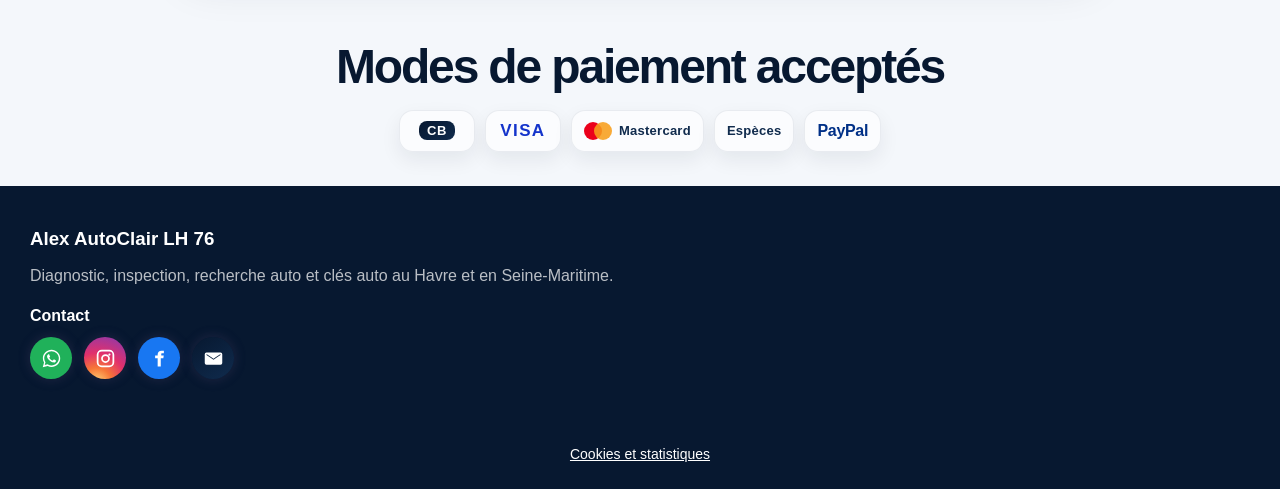
==== commit 7fd21311: "Make cookie consent compact with separate audience preferences" ====
--- a/index.html
+++ b/index.html
@@ -1,8 +1,8 @@
 <!DOCTYPE html>
 <html lang="fr">
 <head>
-  <link rel="stylesheet" href="/assets/css/analytics.css" />
-  <script defer src="/assets/js/analytics.js"></script>
+  <link rel="stylesheet" href="/assets/css/analytics.css?v=20261022-compact" />
+  <script defer src="/assets/js/analytics.js?v=20261022-compact"></script>
   <meta charset="UTF-8" />
   <meta name="viewport" content="width=device-width, initial-scale=1.0" />
 
--- a/assets/css/analytics.css
+++ b/assets/css/analytics.css
@@ -2,40 +2,51 @@
   position: fixed;
   z-index: 10000;
   left: 16px;
-  right: 16px;
-  bottom: 16px;
-  max-width: 720px;
-  max-height: calc(100dvh - 32px);
+  bottom: max(16px, env(safe-area-inset-bottom));
+  width: min(420px, calc(100% - 32px));
+  max-height: calc(100dvh - 32px - env(safe-area-inset-bottom));
   overflow: auto;
-  margin: 0 auto;
-  padding: 22px;
+  padding: 14px;
   border: 1px solid #cad2df;
-  border-radius: 16px;
+  border-radius: 14px;
   background: #fff;
   color: #152033;
-  box-shadow: 0 12px 50px #07183040;
-  font: 15px/1.5 Arial, Helvetica, sans-serif;
+  box-shadow: 0 8px 28px #07183026;
+  font: 14px/1.45 Arial, Helvetica, sans-serif;
+  box-sizing: border-box;
 }
+.aac-consent *, .aac-consent *::before, .aac-consent *::after { box-sizing: border-box; }
 .aac-consent[hidden], .aac-consent [hidden] { display: none; }
-.aac-consent h2 { font: bold 19px/1.3 Arial, Helvetica, sans-serif; margin: 0 0 10px; }
-.aac-consent p { margin: 0 0 12px; color: #152033; }
+.aac-consent h2 { font: bold 17px/1.3 Arial, Helvetica, sans-serif; margin: 0 0 6px; }
+.aac-consent p { margin: 0 0 10px; color: #152033; }
+.aac-consent .aac-consent-intro { margin: 0; }
 .aac-consent summary { cursor: pointer; text-decoration: underline; margin-bottom: 10px; }
 .aac-consent a { color: #154d88; text-decoration: underline; }
-.aac-consent-actions { display: flex; flex-wrap: wrap; gap: 10px; margin-top: 16px; }
-.aac-consent-actions button {
-  flex: 1 1 200px;
+.aac-consent-actions { display: grid; grid-template-columns: repeat(3, minmax(0, 1fr)); gap: 8px; margin-top: 12px; }
+.aac-consent button {
+  min-width: 0;
   min-height: 44px;
-  padding: 10px 14px;
+  padding: 8px;
   border: 1px solid #071830;
   border-radius: 8px;
   background: #071830;
   color: #fff;
-  font: bold 15px/1.4 Arial, Helvetica, sans-serif;
+  font: bold 14px/1.3 Arial, Helvetica, sans-serif;
   cursor: pointer;
 }
-.aac-consent-actions button:hover { background: #16375d; }
-.aac-consent-actions button:focus-visible, .aac-consent summary:focus-visible,
-.aac-privacy-footer button:focus-visible { outline: 3px solid #2878d0; outline-offset: 3px; }
+.aac-consent button:hover { background: #16375d; }
+.aac-consent button.aac-consent-secondary { background: #fff; color: #071830; }
+.aac-consent button.aac-consent-secondary:hover { background: #f4f7fb; }
+.aac-consent button:focus-visible, .aac-consent summary:focus-visible,
+.aac-consent input:focus-visible, .aac-privacy-footer button:focus-visible { outline: 3px solid #2878d0; outline-offset: 3px; }
+.aac-consent-preferences { border-top: 1px solid #cad2df; margin-top: 14px; padding-top: 12px; }
+.aac-consent-option { display: flex; align-items: center; gap: 10px; min-height: 44px; font-weight: bold; cursor: pointer; }
+.aac-consent-option input { width: 20px; height: 20px; flex: 0 0 20px; margin: 0; accent-color: #071830; }
+.aac-consent-option:has(input:disabled) { color: #667085; cursor: default; }
+.aac-consent .aac-consent-help { font-size: 13px; margin: 0 0 10px 30px; }
+.aac-consent details { margin-top: 12px; }
+.aac-consent-preference-actions { display: flex; flex-wrap: wrap; gap: 8px; margin-top: 12px; }
+.aac-consent-preference-actions button { flex: 1 1 130px; }
 .aac-privacy-footer { background: #071830; padding: 12px 20px; text-align: center; }
 .aac-privacy-footer button {
   min-height: 44px;
@@ -47,6 +58,14 @@
   text-decoration: underline;
   cursor: pointer;
 }
-@media (max-width: 480px) {
-  .aac-consent { left: 10px; right: 10px; bottom: 10px; padding: 18px; }
+@media (max-width: 600px) {
+  .aac-consent {
+    left: 10px;
+    bottom: max(10px, env(safe-area-inset-bottom));
+    width: calc(100% - 20px);
+    max-height: calc(100dvh - 20px - env(safe-area-inset-bottom));
+    padding: 12px;
+  }
+  .aac-consent-actions { grid-template-columns: repeat(2, minmax(0, 1fr)); gap: 6px; margin-top: 10px; }
+  .aac-consent-actions [data-aac-customize] { grid-column: 1 / -1; }
 }
